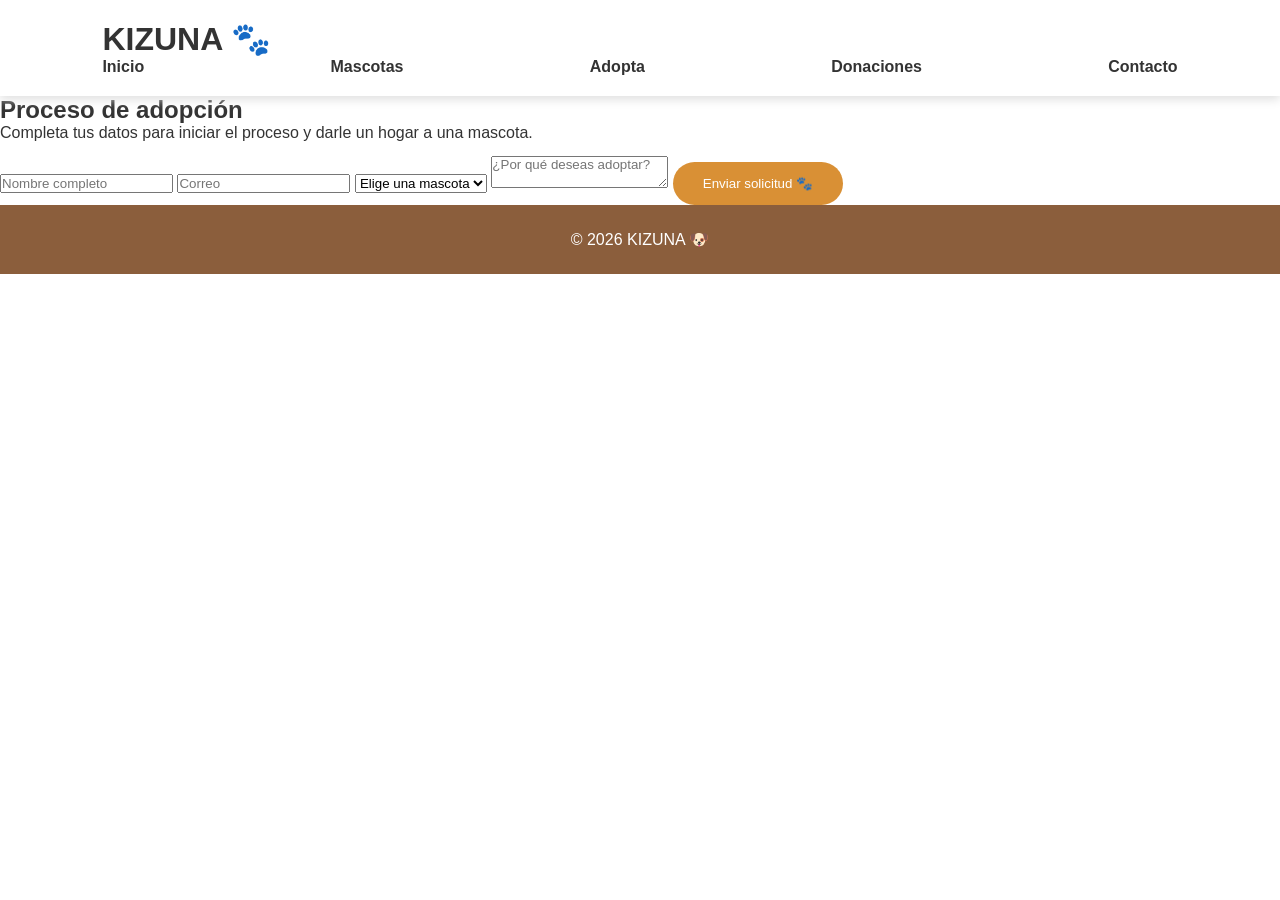
==== adopta.html @ a02f40b3 "Mejora de paginas y estructura web" ====
<!DOCTYPE html>
<html lang="es">
<head>
<meta charset="UTF-8">
<meta name="viewport" content="width=device-width, initial-scale=1.0">
<title>KIZUNA | Adopta</title>
<link rel="stylesheet" href="css/style.css">
</head>


<body>

<header>

<h1>KIZUNA 🐾</h1>

<nav>
<a href="index.html">Inicio</a>
<a href="mascotas.html">Mascotas</a>
<a href="adopta.html">Adopta</a>
<a href="donaciones.html">Donaciones</a>
<a href="contacto.html">Contacto</a>
</nav>

</header>


<main>

<h2>Proceso de adopción</h2>

<p>
Completa tus datos para iniciar el proceso y darle un hogar a una mascota.
</p>


<form>

<input type="text" placeholder="Nombre completo">

<input type="email" placeholder="Correo">

<select>
<option>Elige una mascota</option>
<option>Max</option>
<option>Luna</option>
<option>Rocky</option>
</select>


<textarea placeholder="¿Por qué deseas adoptar?"></textarea>


<button class="btn-adoptar">
Enviar solicitud 🐾
</button>


</form>

</main>


<footer>
© 2026 KIZUNA 🐶
</footer>


<script src="js/script.js"></script>

</body>
</html>
---- css/style.css ----
*{
    margin:0;
    padding:0;
    box-sizing:border-box;
    font-family:Arial, sans-serif;
}


html{
    scroll-behavior:smooth;
}


body{
    color:#333;
    background:#fff;
}



header{

    background:#ffffff;
    padding:20px 8%;
    box-shadow:0 3px 10px #ddd;

    position:sticky;
    top:0;
    z-index:10;

}



nav{

    display:flex;
    justify-content:space-between;
    align-items:center;

}



nav h1{

    color:#8b5e3c;
    font-size:30px;

}



ul{

    display:flex;
    gap:25px;
    list-style:none;

}



a{

    text-decoration:none;
    color:#333;
    font-weight:bold;

}



.inicio{

height:80vh;

background:
linear-gradient(
rgba(0,0,0,.4),
rgba(0,0,0,.4)
),
url("img/fondo.jpg");

background-size:cover;
background-position:center;

display:flex;
align-items:center;
padding:10%;

color:white;

}



.texto-inicio{

max-width:500px;

}



.texto-inicio h2{

font-size:45px;
margin-bottom:20px;

}



.boton,
button{

background:#d99035;
color:white;

padding:14px 30px;

border:none;
border-radius:30px;

cursor:pointer;

margin-top:20px;

}



section{

padding:70px 10%;
text-align:center;

}



.cards{

display:flex;
justify-content:center;
gap:30px;
margin-top:40px;

}



.card{

background:white;
width:280px;

padding:20px;

border-radius:20px;

box-shadow:0 5px 20px #ddd;

}



.card img{

width:100%;
height:220px;
object-fit:cover;

border-radius:15px;

}



.adopta{

background:#fff5e6;

}



.donaciones{

background:#fff8ef;

}



.donacion-container{

display:flex;
justify-content:center;
gap:30px;

margin-top:40px;

}



.donacion-card{

background:white;

width:280px;

padding:30px;

border-radius:20px;

box-shadow:0 5px 15px #ddd;

transition:.3s;

}



.donacion-card:hover{

transform:translateY(-10px);

}



.donar{

font-size:18px;

}



footer{

background:#8b5e3c;

color:white;

padding:25px;

text-align:center;

}
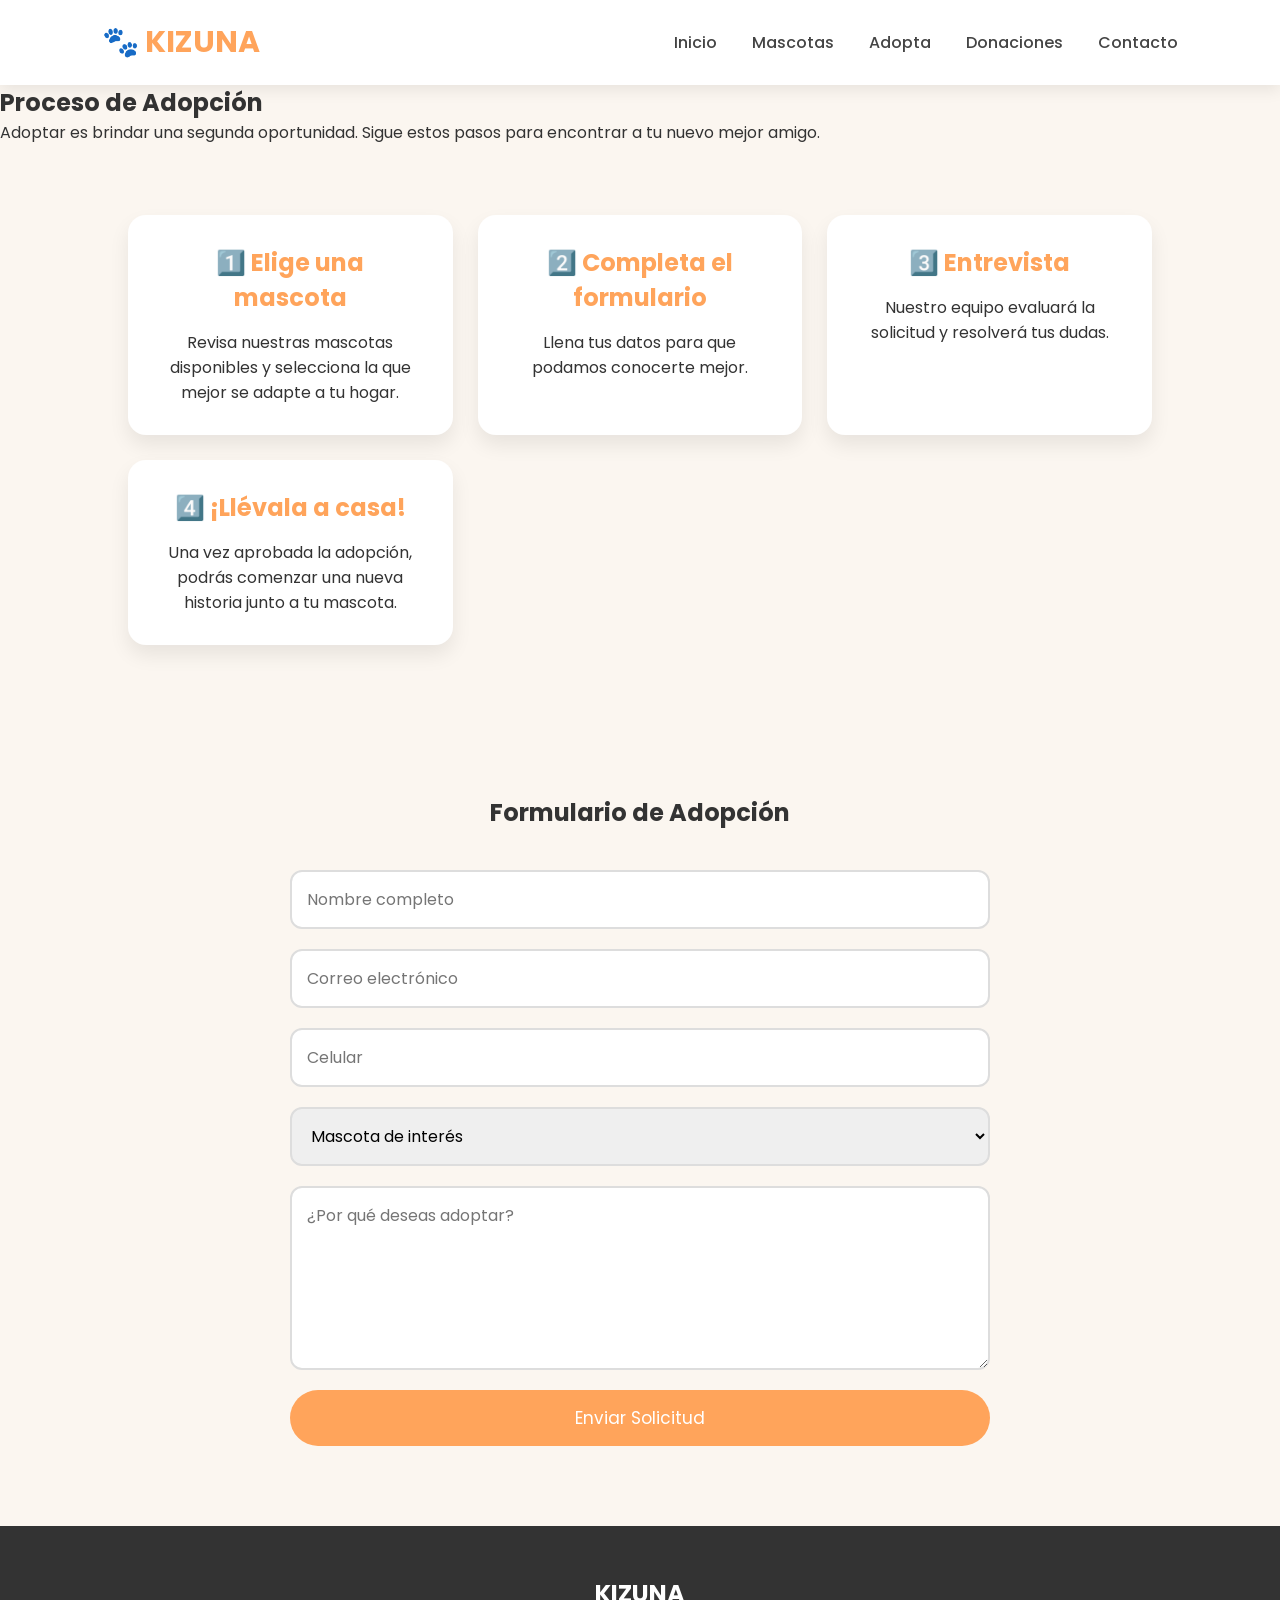
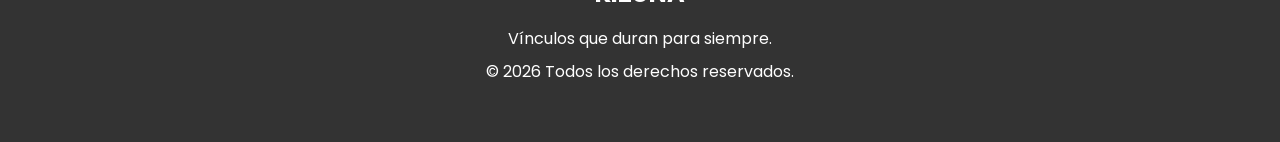
==== commit b8aa7fcf: "Avance proyecto KIZUNA" ====
--- a/adopta.html
+++ b/adopta.html
@@ -1,72 +1,129 @@
 <!DOCTYPE html>
 <html lang="es">
+
 <head>
-<meta charset="UTF-8">
-<meta name="viewport" content="width=device-width, initial-scale=1.0">
-<title>KIZUNA | Adopta</title>
-<link rel="stylesheet" href="css/style.css">
+
+    <meta charset="UTF-8">
+    <meta name="viewport" content="width=device-width, initial-scale=1.0">
+
+    <title>Adopta | KIZUNA</title>
+
+    <link rel="stylesheet" href="css/style.css">
+
+    <link rel="preconnect" href="https://fonts.googleapis.com">
+
+    <link href="https://fonts.googleapis.com/css2?family=Poppins:wght@300;400;500;600;700&display=swap" rel="stylesheet">
+
 </head>
-
 
 <body>
 
 <header>
 
-<h1>KIZUNA 🐾</h1>
+<nav class="navbar">
 
-<nav>
-<a href="index.html">Inicio</a>
-<a href="mascotas.html">Mascotas</a>
-<a href="adopta.html">Adopta</a>
-<a href="donaciones.html">Donaciones</a>
-<a href="contacto.html">Contacto</a>
+<h2 class="logo">🐾 KIZUNA</h2>
+
+<ul>
+
+<li><a href="index.html">Inicio</a></li>
+
+<li><a href="mascotas.html">Mascotas</a></li>
+
+<li><a href="adopta.html">Adopta</a></li>
+
+<li><a href="donaciones.html">Donaciones</a></li>
+
+<li><a href="contacto.html">Contacto</a></li>
+
+</ul>
+
 </nav>
 
 </header>
 
+<section class="titulo-pagina">
 
-<main>
-
-<h2>Proceso de adopción</h2>
+<h1>Proceso de Adopción</h1>
 
 <p>
-Completa tus datos para iniciar el proceso y darle un hogar a una mascota.
+Adoptar es brindar una segunda oportunidad. Sigue estos pasos para encontrar a tu nuevo mejor amigo.
 </p>
 
+</section>
+
+<section class="pasos">
+
+<div class="paso">
+<h2>1️⃣ Elige una mascota</h2>
+<p>Revisa nuestras mascotas disponibles y selecciona la que mejor se adapte a tu hogar.</p>
+</div>
+
+<div class="paso">
+<h2>2️⃣ Completa el formulario</h2>
+<p>Llena tus datos para que podamos conocerte mejor.</p>
+</div>
+
+<div class="paso">
+<h2>3️⃣ Entrevista</h2>
+<p>Nuestro equipo evaluará la solicitud y resolverá tus dudas.</p>
+</div>
+
+<div class="paso">
+<h2>4️⃣ ¡Llévala a casa!</h2>
+<p>Una vez aprobada la adopción, podrás comenzar una nueva historia junto a tu mascota.</p>
+</div>
+
+</section>
+
+<section class="formulario">
+
+<h2>Formulario de Adopción</h2>
 
 <form>
 
-<input type="text" placeholder="Nombre completo">
+<input type="text" placeholder="Nombre completo" required>
 
-<input type="email" placeholder="Correo">
+<input type="email" placeholder="Correo electrónico" required>
 
-<select>
-<option>Elige una mascota</option>
+<input type="tel" placeholder="Celular" required>
+
+<select required>
+
+<option value="">Mascota de interés</option>
+
 <option>Max</option>
+
 <option>Luna</option>
-<option>Rocky</option>
+
+<option>Toby</option>
+
 </select>
 
+<textarea placeholder="¿Por qué deseas adoptar?" rows="6"></textarea>
 
-<textarea placeholder="¿Por qué deseas adoptar?"></textarea>
+<button type="submit" class="btn">
 
+Enviar Solicitud
 
-<button class="btn-adoptar">
-Enviar solicitud 🐾
 </button>
-
 
 </form>
 
-</main>
-
+</section>
 
 <footer>
-© 2026 KIZUNA 🐶
+
+<h2>KIZUNA</h2>
+
+<p>Vínculos que duran para siempre.</p>
+
+<p>© 2026 Todos los derechos reservados.</p>
+
 </footer>
-
 
 <script src="js/script.js"></script>
 
 </body>
+
 </html>
--- a/css/style.css
+++ b/css/style.css
@@ -1,253 +1,691 @@
+/* ===========================
+   PALETA DE COLORES
+=========================== */
+
+:root{
+    --naranja:#FFA45B;
+    --amarillo:#FFDA77;
+    --crema:#FBF6F0;
+    --celeste:#AEE6E6;
+    --texto:#333;
+    --blanco:#ffffff;
+}
+
+/* ===========================
+   GENERAL
+=========================== */
+
 *{
     margin:0;
     padding:0;
     box-sizing:border-box;
-    font-family:Arial, sans-serif;
-}
-
-
-html{
-    scroll-behavior:smooth;
-}
-
+    font-family:'Poppins',sans-serif;
+}
 
 body{
-    color:#333;
-    background:#fff;
-}
-
-
-
-header{
-
-    background:#ffffff;
-    padding:20px 8%;
-    box-shadow:0 3px 10px #ddd;
-
-    position:sticky;
-    top:0;
-    z-index:10;
-
-}
-
-
-
-nav{
+    background:var(--crema);
+    color:var(--texto);
+}
+
+a{
+    text-decoration:none;
+}
+
+ul{
+    list-style:none;
+}
+
+/* ===========================
+   NAVBAR
+=========================== */
+
+.navbar{
 
     display:flex;
     justify-content:space-between;
     align-items:center;
 
-}
-
-
-
-nav h1{
-
-    color:#8b5e3c;
+    padding:20px 8%;
+
+    background:white;
+
+    position:sticky;
+    top:0;
+    z-index:1000;
+
+    box-shadow:0 5px 15px rgba(0,0,0,.08);
+
+}
+
+.logo{
+
+    color:var(--naranja);
     font-size:30px;
-
-}
-
-
-
-ul{
+    font-weight:bold;
+
+}
+
+.navbar ul{
 
     display:flex;
-    gap:25px;
-    list-style:none;
-
-}
-
-
-
-a{
-
-    text-decoration:none;
+    gap:35px;
+
+}
+
+.navbar a{
+
+    color:#444;
+    font-weight:500;
+    transition:.3s;
+
+}
+
+.navbar a:hover{
+
+    color:var(--naranja);
+
+}
+
+/* ===========================
+   HERO
+=========================== */
+
+.hero{
+
+    display:flex;
+    justify-content:space-between;
+    align-items:center;
+
+    padding:80px 8%;
+
+}
+
+.hero-text{
+
+    width:50%;
+
+}
+
+.hero-text h1{
+
+    font-size:55px;
+    margin-bottom:20px;
+
+}
+
+.hero-text p{
+
+    font-size:18px;
+    line-height:30px;
+    margin-bottom:35px;
+
+}
+
+.hero-img{
+
+    width:45%;
+
+}
+
+.hero-img img{
+
+    width:100%;
+
+}
+
+.btn{
+
+    background:var(--naranja);
+    color:white;
+
+    padding:15px 35px;
+
+    border-radius:40px;
+
+    transition:.3s;
+
+}
+
+.btn:hover{
+
+    background:#ff8e38;
+
+}
+
+/* ===========================
+   MASCOTAS
+=========================== */
+
+.destacados{
+
+    padding:80px 8%;
+
+}
+
+.destacados h2{
+
+    text-align:center;
+    margin-bottom:50px;
+    font-size:38px;
+
+}
+
+.cards{
+
+    display:flex;
+    gap:30px;
+
+}
+
+.card{
+
+    background:white;
+
+    border-radius:20px;
+
+    overflow:hidden;
+
+    box-shadow:0 10px 25px rgba(0,0,0,.08);
+
+    transition:.3s;
+
+    flex:1;
+
+}
+
+.card:hover{
+
+    transform:translateY(-10px);
+
+}
+
+.card img{
+
+    width:100%;
+    height:250px;
+    object-fit:cover;
+
+}
+
+.card h3{
+
+    margin-top:20px;
+    text-align:center;
+
+}
+
+.card p{
+
+    padding:10px 25px;
+    text-align:center;
+
+}
+
+.btn-card{
+
+    display:block;
+
+    width:160px;
+
+    margin:20px auto 30px;
+
+    background:var(--celeste);
+
     color:#333;
-    font-weight:bold;
-
-}
-
-
-
-.inicio{
-
-height:80vh;
-
-background:
-linear-gradient(
-rgba(0,0,0,.4),
-rgba(0,0,0,.4)
-),
-url("img/fondo.jpg");
-
-background-size:cover;
-background-position:center;
+
+    text-align:center;
+
+    padding:12px;
+
+    border-radius:30px;
+
+    font-weight:600;
+
+}
+
+.btn-card:hover{
+
+    background:var(--naranja);
+    color:white;
+
+}
+
+/* ===========================
+   BENEFICIOS
+=========================== */
+
+.beneficios{
+
+    padding:80px 8%;
+
+}
+
+.beneficios h2{
+
+    text-align:center;
+    margin-bottom:45px;
+
+}
+
+.contenedor-beneficios{
+
+    display:flex;
+    gap:30px;
+
+}
+
+.beneficio{
+
+    background:white;
+
+    flex:1;
+
+    border-radius:20px;
+
+    padding:40px;
+
+    text-align:center;
+
+    box-shadow:0 10px 20px rgba(0,0,0,.08);
+
+}
+
+.beneficio i{
+
+    font-size:55px;
+
+    color:var(--naranja);
+
+    margin-bottom:20px;
+
+}
+
+.beneficio h3{
+
+    margin-bottom:15px;
+
+}
+
+/* ===========================
+   FOOTER
+=========================== */
+
+footer{
+
+    background:#333;
+
+    color:white;
+
+    text-align:center;
+
+    padding:50px;
+
+}
+
+footer h2{
+
+    margin-bottom:15px;
+
+}
+
+footer p{
+
+    margin:8px;
+
+}
+
+.redes{
+
+    margin-top:20px;
+
+}
+
+.redes i{
+
+    font-size:25px;
+
+    margin:10px;
+
+    cursor:pointer;
+
+}
+
+.redes i:hover{
+
+    color:var(--amarillo);
+
+}
+
+/* ===========================
+   RESPONSIVE
+=========================== */
+
+@media(max-width:900px){
+
+.hero{
+
+flex-direction:column;
+
+}
+
+.hero-text{
+
+width:100%;
+text-align:center;
+
+}
+
+.hero-img{
+
+width:90%;
+margin-top:40px;
+
+}
+
+.cards{
+
+flex-direction:column;
+
+}
+
+.contenedor-beneficios{
+
+flex-direction:column;
+
+}
+
+.navbar{
+
+flex-direction:column;
+gap:20px;
+
+}
+
+.navbar ul{
+
+flex-direction:column;
+text-align:center;
+
+}
+
+}
+
+/*=========================
+PROCESO DE ADOPCIÓN
+=========================*/
+
+.pasos{
+
+padding:70px 10%;
+
+display:grid;
+
+grid-template-columns:repeat(auto-fit,minmax(250px,1fr));
+
+gap:25px;
+
+}
+
+.paso{
+
+background:white;
+
+padding:30px;
+
+border-radius:18px;
+
+box-shadow:0 10px 20px rgba(0,0,0,.08);
+
+text-align:center;
+
+}
+
+.paso h2{
+
+color:var(--naranja);
+
+margin-bottom:15px;
+
+}
+
+/*=========================
+FORMULARIO
+=========================*/
+
+.formulario{
+
+padding:80px 10%;
+
+}
+
+.formulario h2{
+
+text-align:center;
+
+margin-bottom:40px;
+
+}
+
+form{
+
+max-width:700px;
+
+margin:auto;
 
 display:flex;
-align-items:center;
-padding:10%;
-
-color:white;
-
-}
-
-
-
-.texto-inicio{
-
-max-width:500px;
-
-}
-
-
-
-.texto-inicio h2{
-
-font-size:45px;
+
+flex-direction:column;
+
+gap:20px;
+
+}
+
+form input,
+form select,
+form textarea{
+
+padding:15px;
+
+border:2px solid #ddd;
+
+border-radius:12px;
+
+font-size:16px;
+
+outline:none;
+
+}
+
+form input:focus,
+form select:focus,
+form textarea:focus{
+
+border-color:var(--naranja);
+
+}
+
+form button{
+
+border:none;
+
+cursor:pointer;
+
+font-size:17px;
+
+}
+
+/*=========================
+DONACIONES
+=========================*/
+
+.donaciones{
+
+padding:70px 10%;
+
+display:grid;
+
+grid-template-columns:repeat(auto-fit,minmax(280px,1fr));
+
+gap:30px;
+
+}
+
+.donacion-card{
+
+background:white;
+
+padding:35px;
+
+border-radius:20px;
+
+box-shadow:0 10px 20px rgba(0,0,0,.08);
+
+text-align:center;
+
+transition:.3s;
+
+}
+
+.donacion-card:hover{
+
+transform:translateY(-8px);
+
+}
+
+.donacion-card h2{
+
+color:var(--naranja);
+
 margin-bottom:20px;
 
 }
 
-
-
-.boton,
-button{
-
-background:#d99035;
-color:white;
-
-padding:14px 30px;
-
-border:none;
-border-radius:30px;
-
-cursor:pointer;
-
-margin-top:20px;
-
-}
-
-
-
-section{
+.donacion-card p{
+
+margin-bottom:25px;
+
+line-height:28px;
+
+}
+
+.datos-donacion{
 
 padding:70px 10%;
+
 text-align:center;
 
 }
 
-
-
-.cards{
+.datos-donacion h2{
+
+margin-bottom:25px;
+
+color:var(--naranja);
+
+}
+
+.datos-donacion p{
+
+font-size:18px;
+
+margin:15px 0;
+
+}
+
+/*=========================
+CONTACTO
+=========================*/
+
+.contacto{
+
+padding:80px 10%;
+
+display:grid;
+
+grid-template-columns:1fr 1fr;
+
+gap:40px;
+
+}
+
+.info-contacto{
+
+background:white;
+
+padding:40px;
+
+border-radius:20px;
+
+box-shadow:0 10px 20px rgba(0,0,0,.08);
+
+}
+
+.info-contacto h2{
+
+color:var(--naranja);
+
+margin-bottom:25px;
+
+}
+
+.info-contacto p{
+
+margin:18px 0;
+
+font-size:17px;
+
+}
+
+.form-contacto{
+
+background:white;
+
+padding:40px;
+
+border-radius:20px;
+
+box-shadow:0 10px 20px rgba(0,0,0,.08);
+
+}
+
+.form-contacto form{
 
 display:flex;
-justify-content:center;
-gap:30px;
-margin-top:40px;
-
-}
-
-
-
-.card{
-
-background:white;
-width:280px;
-
-padding:20px;
-
-border-radius:20px;
-
-box-shadow:0 5px 20px #ddd;
-
-}
-
-
-
-.card img{
-
-width:100%;
-height:220px;
-object-fit:cover;
-
-border-radius:15px;
-
-}
-
-
-
-.adopta{
-
-background:#fff5e6;
-
-}
-
-
-
-.donaciones{
-
-background:#fff8ef;
-
-}
-
-
-
-.donacion-container{
-
-display:flex;
-justify-content:center;
-gap:30px;
-
-margin-top:40px;
-
-}
-
-
-
-.donacion-card{
-
-background:white;
-
-width:280px;
-
-padding:30px;
-
-border-radius:20px;
-
-box-shadow:0 5px 15px #ddd;
-
-transition:.3s;
-
-}
-
-
-
-.donacion-card:hover{
-
-transform:translateY(-10px);
-
-}
-
-
-
-.donar{
-
-font-size:18px;
-
-}
-
-
-
-footer{
-
-background:#8b5e3c;
-
-color:white;
-
-padding:25px;
-
-text-align:center;
+
+flex-direction:column;
+
+gap:20px;
+
+}
+
+.form-contacto input,
+.form-contacto textarea{
+
+padding:15px;
+
+border:2px solid #ddd;
+
+border-radius:10px;
+
+font-size:16px;
+
+outline:none;
+
+}
+
+.form-contacto input:focus,
+.form-contacto textarea:focus{
+
+border-color:var(--naranja);
+
+}
+
+@media(max-width:900px){
+
+.contacto{
+
+grid-template-columns:1fr;
+
+}
 
 }
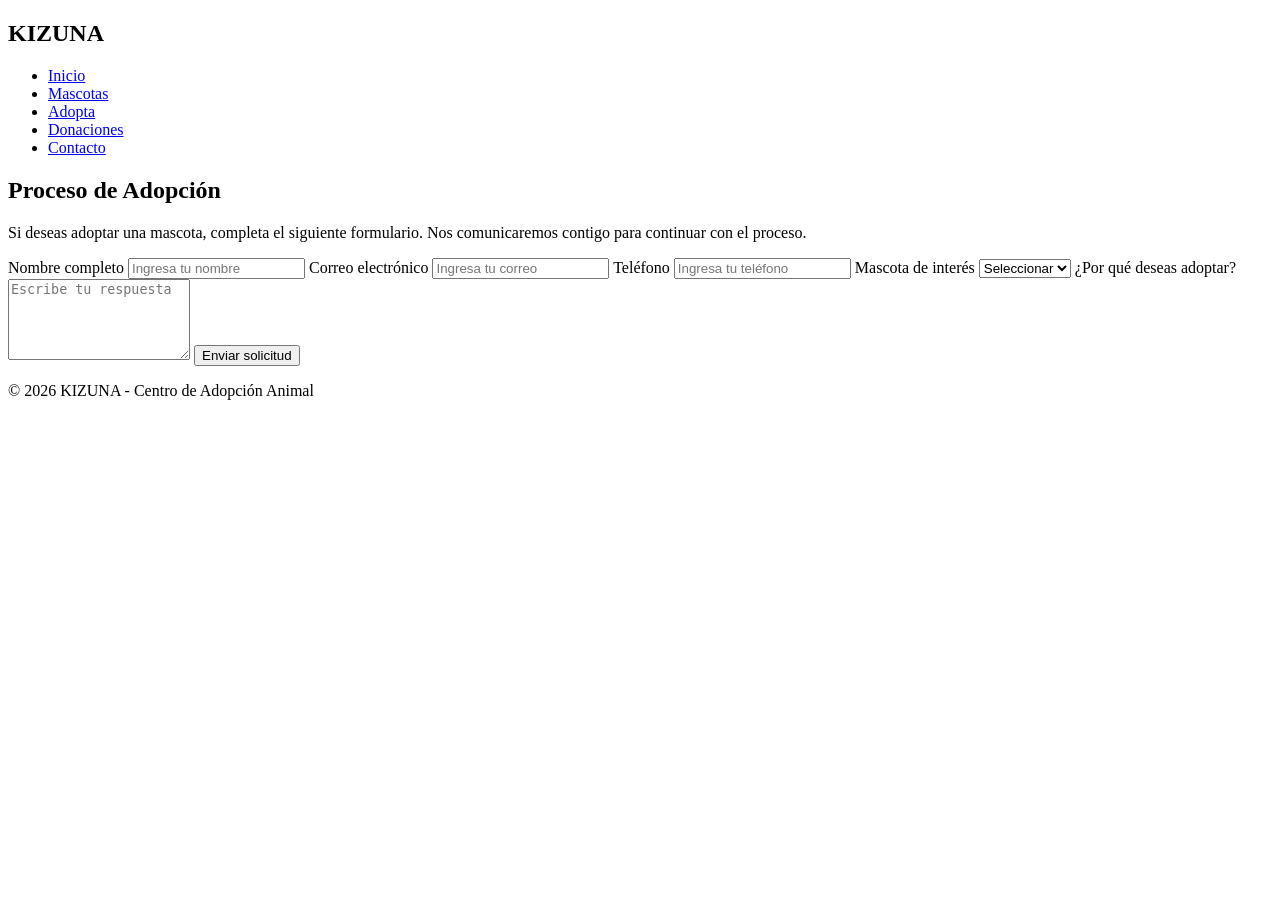
==== commit 5a3eae03: "Actualizo estructura PA4 y diseño web" ====
--- a/adopta.html
+++ b/adopta.html
@@ -2,128 +2,80 @@
 <html lang="es">
 
 <head>
-
     <meta charset="UTF-8">
     <meta name="viewport" content="width=device-width, initial-scale=1.0">
-
-    <title>Adopta | KIZUNA</title>
-
-    <link rel="stylesheet" href="css/style.css">
-
-    <link rel="preconnect" href="https://fonts.googleapis.com">
-
-    <link href="https://fonts.googleapis.com/css2?family=Poppins:wght@300;400;500;600;700&display=swap" rel="stylesheet">
-
+    <title>KIZUNA | Adopta</title>
+    <link rel="stylesheet" href="style.css">
 </head>
 
 <body>
 
 <header>
+    <nav class="navbar">
+        <h1>KIZUNA</h1>
 
-<nav class="navbar">
-
-<h2 class="logo">🐾 KIZUNA</h2>
-
-<ul>
-
-<li><a href="index.html">Inicio</a></li>
-
-<li><a href="mascotas.html">Mascotas</a></li>
-
-<li><a href="adopta.html">Adopta</a></li>
-
-<li><a href="donaciones.html">Donaciones</a></li>
-
-<li><a href="contacto.html">Contacto</a></li>
-
-</ul>
-
-</nav>
-
+        <ul>
+            <li><a href="index.html">Inicio</a></li>
+            <li><a href="mascotas.html">Mascotas</a></li>
+            <li><a href="adopta.html">Adopta</a></li>
+            <li><a href="donaciones.html">Donaciones</a></li>
+            <li><a href="contacto.html">Contacto</a></li>
+        </ul>
+    </nav>
 </header>
 
-<section class="titulo-pagina">
+<main>
 
-<h1>Proceso de Adopción</h1>
+<section class="pagina">
 
-<p>
-Adoptar es brindar una segunda oportunidad. Sigue estos pasos para encontrar a tu nuevo mejor amigo.
-</p>
+    <h2>Proceso de Adopción</h2>
+
+    <p>
+        Si deseas adoptar una mascota, completa el siguiente formulario.
+        Nos comunicaremos contigo para continuar con el proceso.
+    </p>
+
+    <form class="formulario">
+
+        <label>Nombre completo</label>
+        <input type="text" placeholder="Ingresa tu nombre">
+
+        <label>Correo electrónico</label>
+        <input type="email" placeholder="Ingresa tu correo">
+
+        <label>Teléfono</label>
+        <input type="tel" placeholder="Ingresa tu teléfono">
+
+        <label>Mascota de interés</label>
+        <select>
+            <option>Seleccionar</option>
+            <option>Max</option>
+            <option>Luna</option>
+            <option>Toby</option>
+        </select>
+
+        <label>¿Por qué deseas adoptar?</label>
+        <textarea rows="5" placeholder="Escribe tu respuesta"></textarea>
+
+        <button type="submit" class="btn">
+            Enviar solicitud
+        </button>
+
+    </form>
 
 </section>
 
-<section class="pasos">
-
-<div class="paso">
-<h2>1️⃣ Elige una mascota</h2>
-<p>Revisa nuestras mascotas disponibles y selecciona la que mejor se adapte a tu hogar.</p>
-</div>
-
-<div class="paso">
-<h2>2️⃣ Completa el formulario</h2>
-<p>Llena tus datos para que podamos conocerte mejor.</p>
-</div>
-
-<div class="paso">
-<h2>3️⃣ Entrevista</h2>
-<p>Nuestro equipo evaluará la solicitud y resolverá tus dudas.</p>
-</div>
-
-<div class="paso">
-<h2>4️⃣ ¡Llévala a casa!</h2>
-<p>Una vez aprobada la adopción, podrás comenzar una nueva historia junto a tu mascota.</p>
-</div>
-
-</section>
-
-<section class="formulario">
-
-<h2>Formulario de Adopción</h2>
-
-<form>
-
-<input type="text" placeholder="Nombre completo" required>
-
-<input type="email" placeholder="Correo electrónico" required>
-
-<input type="tel" placeholder="Celular" required>
-
-<select required>
-
-<option value="">Mascota de interés</option>
-
-<option>Max</option>
-
-<option>Luna</option>
-
-<option>Toby</option>
-
-</select>
-
-<textarea placeholder="¿Por qué deseas adoptar?" rows="6"></textarea>
-
-<button type="submit" class="btn">
-
-Enviar Solicitud
-
-</button>
-
-</form>
-
-</section>
+</main>
 
 <footer>
 
-<h2>KIZUNA</h2>
-
-<p>Vínculos que duran para siempre.</p>
-
-<p>© 2026 Todos los derechos reservados.</p>
+<p>
+© 2026 KIZUNA - Centro de Adopción Animal
+</p>
 
 </footer>
 
 <script src="js/script.js"></script>
 
 </body>
-
 </html>
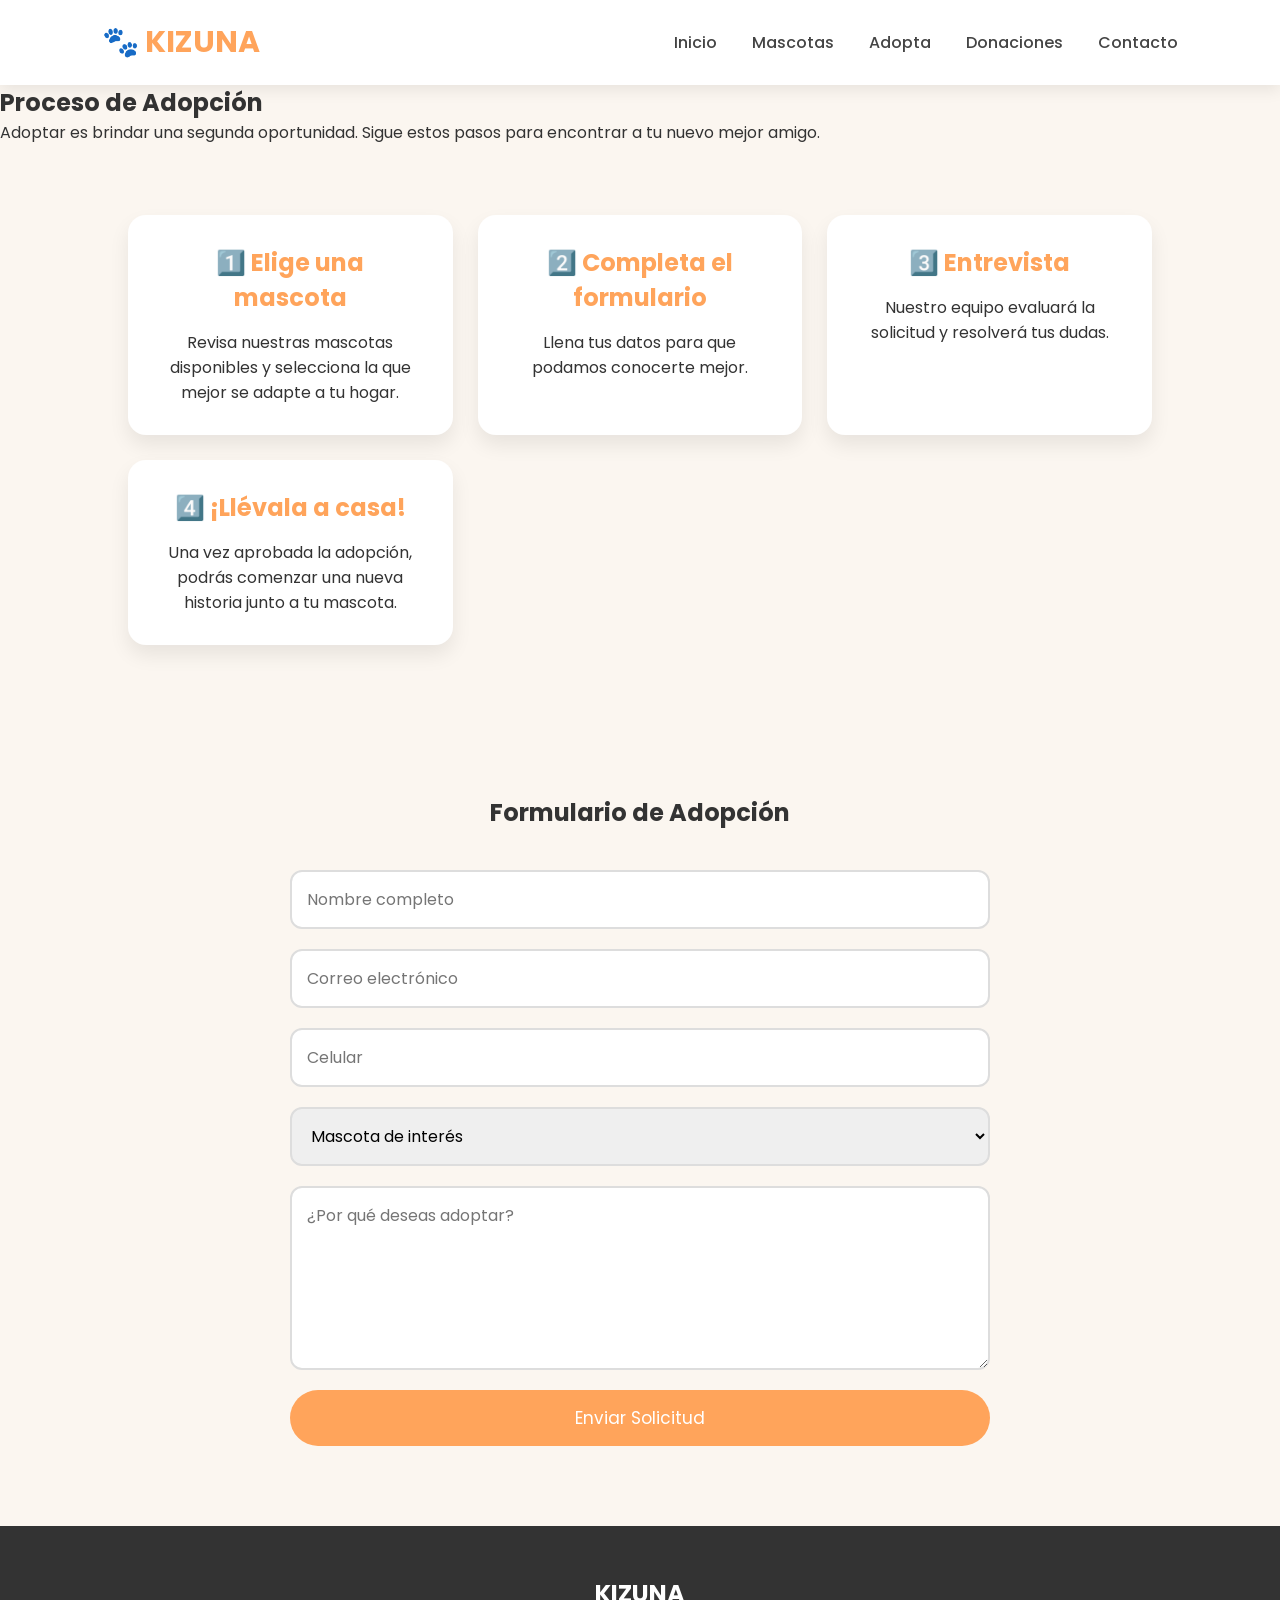
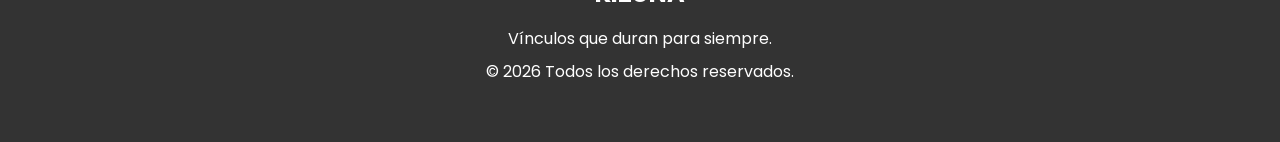
==== commit 3288d8e4: "Actualización Evaluación Integral" ====
--- a/adopta.html
+++ b/adopta.html
@@ -2,80 +2,128 @@
 <html lang="es">
 
 <head>
+
     <meta charset="UTF-8">
     <meta name="viewport" content="width=device-width, initial-scale=1.0">
-    <title>KIZUNA | Adopta</title>
-    <link rel="stylesheet" href="style.css">
+
+    <title>Adopta | KIZUNA</title>
+
+    <link rel="stylesheet" href="css/style.css">
+
+    <link rel="preconnect" href="https://fonts.googleapis.com">
+
+    <link href="https://fonts.googleapis.com/css2?family=Poppins:wght@300;400;500;600;700&display=swap" rel="stylesheet">
+
 </head>
 
 <body>
 
 <header>
-    <nav class="navbar">
-        <h1>KIZUNA</h1>
 
-        <ul>
-            <li><a href="index.html">Inicio</a></li>
-            <li><a href="mascotas.html">Mascotas</a></li>
-            <li><a href="adopta.html">Adopta</a></li>
-            <li><a href="donaciones.html">Donaciones</a></li>
-            <li><a href="contacto.html">Contacto</a></li>
-        </ul>
-    </nav>
+<nav class="navbar">
+
+<h2 class="logo">🐾 KIZUNA</h2>
+
+<ul>
+
+<li><a href="index.html">Inicio</a></li>
+
+<li><a href="mascotas.html">Mascotas</a></li>
+
+<li><a href="adopta.html">Adopta</a></li>
+
+<li><a href="donaciones.html">Donaciones</a></li>
+
+<li><a href="contacto.html">Contacto</a></li>
+
+</ul>
+
+</nav>
+
 </header>
 
-<main>
+<section class="titulo-pagina">
 
-<section class="pagina">
+<h1>Proceso de Adopción</h1>
 
-    <h2>Proceso de Adopción</h2>
-
-    <p>
-        Si deseas adoptar una mascota, completa el siguiente formulario.
-        Nos comunicaremos contigo para continuar con el proceso.
-    </p>
-
-    <form class="formulario">
-
-        <label>Nombre completo</label>
-        <input type="text" placeholder="Ingresa tu nombre">
-
-        <label>Correo electrónico</label>
-        <input type="email" placeholder="Ingresa tu correo">
-
-        <label>Teléfono</label>
-        <input type="tel" placeholder="Ingresa tu teléfono">
-
-        <label>Mascota de interés</label>
-        <select>
-            <option>Seleccionar</option>
-            <option>Max</option>
-            <option>Luna</option>
-            <option>Toby</option>
-        </select>
-
-        <label>¿Por qué deseas adoptar?</label>
-        <textarea rows="5" placeholder="Escribe tu respuesta"></textarea>
-
-        <button type="submit" class="btn">
-            Enviar solicitud
-        </button>
-
-    </form>
+<p>
+Adoptar es brindar una segunda oportunidad. Sigue estos pasos para encontrar a tu nuevo mejor amigo.
+</p>
 
 </section>
 
-</main>
+<section class="pasos">
+
+<div class="paso">
+<h2>1️⃣ Elige una mascota</h2>
+<p>Revisa nuestras mascotas disponibles y selecciona la que mejor se adapte a tu hogar.</p>
+</div>
+
+<div class="paso">
+<h2>2️⃣ Completa el formulario</h2>
+<p>Llena tus datos para que podamos conocerte mejor.</p>
+</div>
+
+<div class="paso">
+<h2>3️⃣ Entrevista</h2>
+<p>Nuestro equipo evaluará la solicitud y resolverá tus dudas.</p>
+</div>
+
+<div class="paso">
+<h2>4️⃣ ¡Llévala a casa!</h2>
+<p>Una vez aprobada la adopción, podrás comenzar una nueva historia junto a tu mascota.</p>
+</div>
+
+</section>
+
+<section class="formulario">
+
+<h2>Formulario de Adopción</h2>
+
+<form>
+
+<input type="text" placeholder="Nombre completo" required>
+
+<input type="email" placeholder="Correo electrónico" required>
+
+<input type="tel" placeholder="Celular" required>
+
+<select required>
+
+<option value="">Mascota de interés</option>
+
+<option>Max</option>
+
+<option>Luna</option>
+
+<option>Toby</option>
+
+</select>
+
+<textarea placeholder="¿Por qué deseas adoptar?" rows="6"></textarea>
+
+<button type="submit" class="btn">
+
+Enviar Solicitud
+
+</button>
+
+</form>
+
+</section>
 
 <footer>
 
-<p>
-© 2026 KIZUNA - Centro de Adopción Animal
-</p>
+<h2>KIZUNA</h2>
+
+<p>Vínculos que duran para siempre.</p>
+
+<p>© 2026 Todos los derechos reservados.</p>
 
 </footer>
 
 <script src="js/script.js"></script>
 
 </body>
+
 </html>
--- a/css/style.css
+++ b/css/style.css
@@ -0,0 +1,691 @@
+/* ===========================
+   PALETA DE COLORES
+=========================== */
+
+:root{
+    --naranja:#FFA45B;
+    --amarillo:#FFDA77;
+    --crema:#FBF6F0;
+    --celeste:#AEE6E6;
+    --texto:#333;
+    --blanco:#ffffff;
+}
+
+/* ===========================
+   GENERAL
+=========================== */
+
+*{
+    margin:0;
+    padding:0;
+    box-sizing:border-box;
+    font-family:'Poppins',sans-serif;
+}
+
+body{
+    background:var(--crema);
+    color:var(--texto);
+}
+
+a{
+    text-decoration:none;
+}
+
+ul{
+    list-style:none;
+}
+
+/* ===========================
+   NAVBAR
+=========================== */
+
+.navbar{
+
+    display:flex;
+    justify-content:space-between;
+    align-items:center;
+
+    padding:20px 8%;
+
+    background:white;
+
+    position:sticky;
+    top:0;
+    z-index:1000;
+
+    box-shadow:0 5px 15px rgba(0,0,0,.08);
+
+}
+
+.logo{
+
+    color:var(--naranja);
+    font-size:30px;
+    font-weight:bold;
+
+}
+
+.navbar ul{
+
+    display:flex;
+    gap:35px;
+
+}
+
+.navbar a{
+
+    color:#444;
+    font-weight:500;
+    transition:.3s;
+
+}
+
+.navbar a:hover{
+
+    color:var(--naranja);
+
+}
+
+/* ===========================
+   HERO
+=========================== */
+
+.hero{
+
+    display:flex;
+    justify-content:space-between;
+    align-items:center;
+
+    padding:80px 8%;
+
+}
+
+.hero-text{
+
+    width:50%;
+
+}
+
+.hero-text h1{
+
+    font-size:55px;
+    margin-bottom:20px;
+
+}
+
+.hero-text p{
+
+    font-size:18px;
+    line-height:30px;
+    margin-bottom:35px;
+
+}
+
+.hero-img{
+
+    width:45%;
+
+}
+
+.hero-img img{
+
+    width:100%;
+
+}
+
+.btn{
+
+    background:var(--naranja);
+    color:white;
+
+    padding:15px 35px;
+
+    border-radius:40px;
+
+    transition:.3s;
+
+}
+
+.btn:hover{
+
+    background:#ff8e38;
+
+}
+
+/* ===========================
+   MASCOTAS
+=========================== */
+
+.destacados{
+
+    padding:80px 8%;
+
+}
+
+.destacados h2{
+
+    text-align:center;
+    margin-bottom:50px;
+    font-size:38px;
+
+}
+
+.cards{
+
+    display:flex;
+    gap:30px;
+
+}
+
+.card{
+
+    background:white;
+
+    border-radius:20px;
+
+    overflow:hidden;
+
+    box-shadow:0 10px 25px rgba(0,0,0,.08);
+
+    transition:.3s;
+
+    flex:1;
+
+}
+
+.card:hover{
+
+    transform:translateY(-10px);
+
+}
+
+.card img{
+
+    width:100%;
+    height:250px;
+    object-fit:cover;
+
+}
+
+.card h3{
+
+    margin-top:20px;
+    text-align:center;
+
+}
+
+.card p{
+
+    padding:10px 25px;
+    text-align:center;
+
+}
+
+.btn-card{
+
+    display:block;
+
+    width:160px;
+
+    margin:20px auto 30px;
+
+    background:var(--celeste);
+
+    color:#333;
+
+    text-align:center;
+
+    padding:12px;
+
+    border-radius:30px;
+
+    font-weight:600;
+
+}
+
+.btn-card:hover{
+
+    background:var(--naranja);
+    color:white;
+
+}
+
+/* ===========================
+   BENEFICIOS
+=========================== */
+
+.beneficios{
+
+    padding:80px 8%;
+
+}
+
+.beneficios h2{
+
+    text-align:center;
+    margin-bottom:45px;
+
+}
+
+.contenedor-beneficios{
+
+    display:flex;
+    gap:30px;
+
+}
+
+.beneficio{
+
+    background:white;
+
+    flex:1;
+
+    border-radius:20px;
+
+    padding:40px;
+
+    text-align:center;
+
+    box-shadow:0 10px 20px rgba(0,0,0,.08);
+
+}
+
+.beneficio i{
+
+    font-size:55px;
+
+    color:var(--naranja);
+
+    margin-bottom:20px;
+
+}
+
+.beneficio h3{
+
+    margin-bottom:15px;
+
+}
+
+/* ===========================
+   FOOTER
+=========================== */
+
+footer{
+
+    background:#333;
+
+    color:white;
+
+    text-align:center;
+
+    padding:50px;
+
+}
+
+footer h2{
+
+    margin-bottom:15px;
+
+}
+
+footer p{
+
+    margin:8px;
+
+}
+
+.redes{
+
+    margin-top:20px;
+
+}
+
+.redes i{
+
+    font-size:25px;
+
+    margin:10px;
+
+    cursor:pointer;
+
+}
+
+.redes i:hover{
+
+    color:var(--amarillo);
+
+}
+
+/* ===========================
+   RESPONSIVE
+=========================== */
+
+@media(max-width:900px){
+
+.hero{
+
+flex-direction:column;
+
+}
+
+.hero-text{
+
+width:100%;
+text-align:center;
+
+}
+
+.hero-img{
+
+width:90%;
+margin-top:40px;
+
+}
+
+.cards{
+
+flex-direction:column;
+
+}
+
+.contenedor-beneficios{
+
+flex-direction:column;
+
+}
+
+.navbar{
+
+flex-direction:column;
+gap:20px;
+
+}
+
+.navbar ul{
+
+flex-direction:column;
+text-align:center;
+
+}
+
+}
+
+/*=========================
+PROCESO DE ADOPCIÓN
+=========================*/
+
+.pasos{
+
+padding:70px 10%;
+
+display:grid;
+
+grid-template-columns:repeat(auto-fit,minmax(250px,1fr));
+
+gap:25px;
+
+}
+
+.paso{
+
+background:white;
+
+padding:30px;
+
+border-radius:18px;
+
+box-shadow:0 10px 20px rgba(0,0,0,.08);
+
+text-align:center;
+
+}
+
+.paso h2{
+
+color:var(--naranja);
+
+margin-bottom:15px;
+
+}
+
+/*=========================
+FORMULARIO
+=========================*/
+
+.formulario{
+
+padding:80px 10%;
+
+}
+
+.formulario h2{
+
+text-align:center;
+
+margin-bottom:40px;
+
+}
+
+form{
+
+max-width:700px;
+
+margin:auto;
+
+display:flex;
+
+flex-direction:column;
+
+gap:20px;
+
+}
+
+form input,
+form select,
+form textarea{
+
+padding:15px;
+
+border:2px solid #ddd;
+
+border-radius:12px;
+
+font-size:16px;
+
+outline:none;
+
+}
+
+form input:focus,
+form select:focus,
+form textarea:focus{
+
+border-color:var(--naranja);
+
+}
+
+form button{
+
+border:none;
+
+cursor:pointer;
+
+font-size:17px;
+
+}
+
+/*=========================
+DONACIONES
+=========================*/
+
+.donaciones{
+
+padding:70px 10%;
+
+display:grid;
+
+grid-template-columns:repeat(auto-fit,minmax(280px,1fr));
+
+gap:30px;
+
+}
+
+.donacion-card{
+
+background:white;
+
+padding:35px;
+
+border-radius:20px;
+
+box-shadow:0 10px 20px rgba(0,0,0,.08);
+
+text-align:center;
+
+transition:.3s;
+
+}
+
+.donacion-card:hover{
+
+transform:translateY(-8px);
+
+}
+
+.donacion-card h2{
+
+color:var(--naranja);
+
+margin-bottom:20px;
+
+}
+
+.donacion-card p{
+
+margin-bottom:25px;
+
+line-height:28px;
+
+}
+
+.datos-donacion{
+
+padding:70px 10%;
+
+text-align:center;
+
+}
+
+.datos-donacion h2{
+
+margin-bottom:25px;
+
+color:var(--naranja);
+
+}
+
+.datos-donacion p{
+
+font-size:18px;
+
+margin:15px 0;
+
+}
+
+/*=========================
+CONTACTO
+=========================*/
+
+.contacto{
+
+padding:80px 10%;
+
+display:grid;
+
+grid-template-columns:1fr 1fr;
+
+gap:40px;
+
+}
+
+.info-contacto{
+
+background:white;
+
+padding:40px;
+
+border-radius:20px;
+
+box-shadow:0 10px 20px rgba(0,0,0,.08);
+
+}
+
+.info-contacto h2{
+
+color:var(--naranja);
+
+margin-bottom:25px;
+
+}
+
+.info-contacto p{
+
+margin:18px 0;
+
+font-size:17px;
+
+}
+
+.form-contacto{
+
+background:white;
+
+padding:40px;
+
+border-radius:20px;
+
+box-shadow:0 10px 20px rgba(0,0,0,.08);
+
+}
+
+.form-contacto form{
+
+display:flex;
+
+flex-direction:column;
+
+gap:20px;
+
+}
+
+.form-contacto input,
+.form-contacto textarea{
+
+padding:15px;
+
+border:2px solid #ddd;
+
+border-radius:10px;
+
+font-size:16px;
+
+outline:none;
+
+}
+
+.form-contacto input:focus,
+.form-contacto textarea:focus{
+
+border-color:var(--naranja);
+
+}
+
+@media(max-width:900px){
+
+.contacto{
+
+grid-template-columns:1fr;
+
+}
+
+}
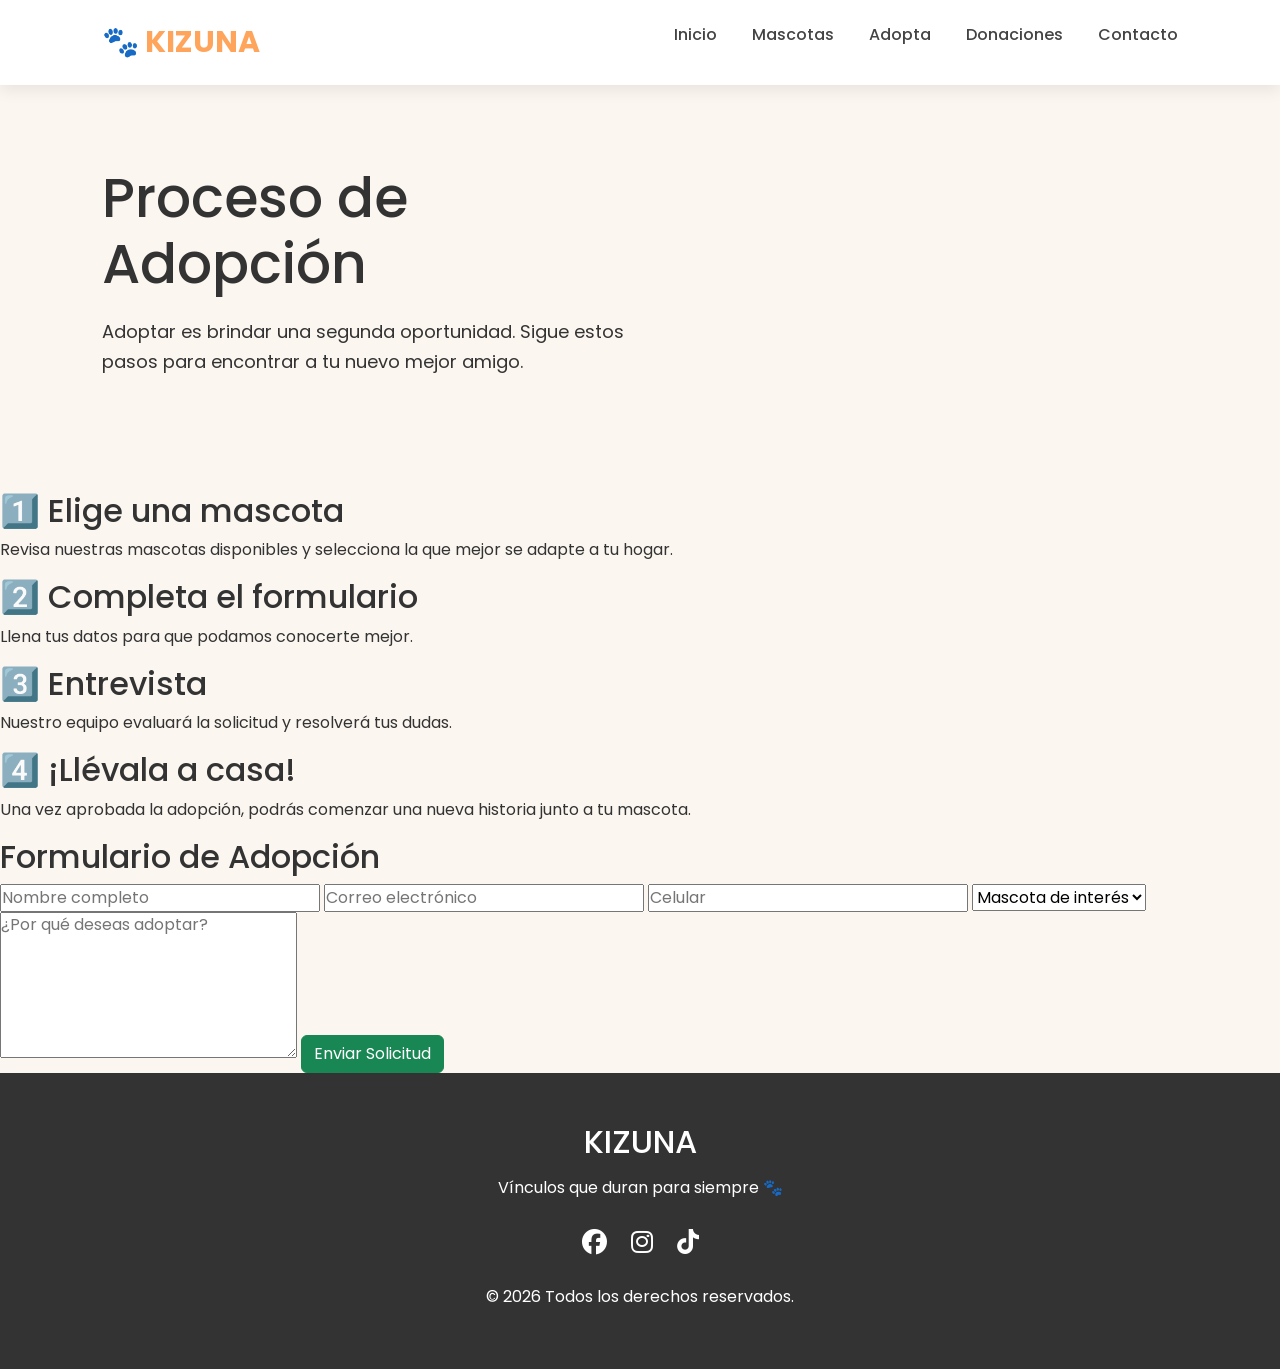
==== commit c6d05a71: "Actualización Evaluación Integral" ====
--- a/adopta.html
+++ b/adopta.html
@@ -3,26 +3,50 @@
 
 <head>
 
-    <meta charset="UTF-8">
-    <meta name="viewport" content="width=device-width, initial-scale=1.0">
-
-    <title>Adopta | KIZUNA</title>
-
-    <link rel="stylesheet" href="css/style.css">
-
-    <link rel="preconnect" href="https://fonts.googleapis.com">
-
-    <link href="https://fonts.googleapis.com/css2?family=Poppins:wght@300;400;500;600;700&display=swap" rel="stylesheet">
+<meta charset="UTF-8">
+<meta name="viewport" content="width=device-width, initial-scale=1.0">
+
+<title>Adopta | KIZUNA</title>
+
+
+<!-- Google Fonts -->
+<link href="https://fonts.googleapis.com/css2?family=Poppins:wght@300;400;500;600;700&display=swap" rel="stylesheet">
+
+
+<!-- Bootstrap -->
+<link href="https://cdn.jsdelivr.net/npm/bootstrap@5.3.7/dist/css/bootstrap.min.css" rel="stylesheet">
+
+
+<!-- Font Awesome -->
+<link rel="stylesheet" href="https://cdnjs.cloudflare.com/ajax/libs/font-awesome/6.5.2/css/all.min.css">
+
+
+<!-- AOS -->
+<link href="https://unpkg.com/aos@2.3.4/dist/aos.css" rel="stylesheet">
+
+
+<!-- CSS -->
+<link rel="stylesheet" href="css/style.css">
+
 
 </head>
 
+
+
 <body>
 
+
+
 <header>
 
 <nav class="navbar">
 
-<h2 class="logo">🐾 KIZUNA</h2>
+
+<div class="logo">
+🐾 KIZUNA
+</div>
+
+
 
 <ul>
 
@@ -38,92 +62,276 @@
 
 </ul>
 
+
+
 </nav>
 
 </header>
 
-<section class="titulo-pagina">
-
-<h1>Proceso de Adopción</h1>
-
-<p>
-Adoptar es brindar una segunda oportunidad. Sigue estos pasos para encontrar a tu nuevo mejor amigo.
-</p>
+
+
+
+
+
+<section class="hero" data-aos="fade-up">
+
+
+<div class="hero-text">
+
+
+<h1>
+Proceso de Adopción
+</h1>
+
+
+<p>
+Adoptar es brindar una segunda oportunidad.
+Sigue estos pasos para encontrar a tu nuevo mejor amigo.
+</p>
+
+
+</div>
+
 
 </section>
 
-<section class="pasos">
+
+
+
+
+
+<section class="pasos" data-aos="zoom-in">
+
 
 <div class="paso">
-<h2>1️⃣ Elige una mascota</h2>
-<p>Revisa nuestras mascotas disponibles y selecciona la que mejor se adapte a tu hogar.</p>
-</div>
+
+<h2>
+1️⃣ Elige una mascota
+</h2>
+
+<p>
+Revisa nuestras mascotas disponibles y selecciona la que mejor se adapte a tu hogar.
+</p>
+
+</div>
+
+
+
 
 <div class="paso">
-<h2>2️⃣ Completa el formulario</h2>
-<p>Llena tus datos para que podamos conocerte mejor.</p>
-</div>
+
+<h2>
+2️⃣ Completa el formulario
+</h2>
+
+<p>
+Llena tus datos para que podamos conocerte mejor.
+</p>
+
+</div>
+
+
+
 
 <div class="paso">
-<h2>3️⃣ Entrevista</h2>
-<p>Nuestro equipo evaluará la solicitud y resolverá tus dudas.</p>
-</div>
+
+<h2>
+3️⃣ Entrevista
+</h2>
+
+<p>
+Nuestro equipo evaluará la solicitud y resolverá tus dudas.
+</p>
+
+</div>
+
+
+
 
 <div class="paso">
-<h2>4️⃣ ¡Llévala a casa!</h2>
-<p>Una vez aprobada la adopción, podrás comenzar una nueva historia junto a tu mascota.</p>
-</div>
+
+<h2>
+4️⃣ ¡Llévala a casa!
+</h2>
+
+<p>
+Una vez aprobada la adopción, podrás comenzar una nueva historia junto a tu mascota.
+</p>
+
+</div>
+
+
 
 </section>
 
-<section class="formulario">
-
-<h2>Formulario de Adopción</h2>
+
+
+
+
+
+
+<section class="formulario" data-aos="fade-left">
+
+
+<h2>
+Formulario de Adopción
+</h2>
+
+
+
 
 <form>
 
-<input type="text" placeholder="Nombre completo" required>
-
-<input type="email" placeholder="Correo electrónico" required>
-
-<input type="tel" placeholder="Celular" required>
+
+
+<input 
+type="text" 
+placeholder="Nombre completo" 
+required>
+
+
+
+<input 
+type="email" 
+placeholder="Correo electrónico" 
+required>
+
+
+
+<input 
+type="tel" 
+placeholder="Celular" 
+required>
+
+
+
 
 <select required>
 
-<option value="">Mascota de interés</option>
-
-<option>Max</option>
-
-<option>Luna</option>
-
-<option>Toby</option>
+
+<option value="">
+Mascota de interés
+</option>
+
+
+<option>
+Max
+</option>
+
+
+<option>
+Luna
+</option>
+
+
+<option>
+Toby
+</option>
+
 
 </select>
 
-<textarea placeholder="¿Por qué deseas adoptar?" rows="6"></textarea>
-
-<button type="submit" class="btn">
+
+
+
+
+<textarea 
+placeholder="¿Por qué deseas adoptar?"
+rows="6">
+</textarea>
+
+
+
+
+
+<button 
+type="submit" 
+class="btn btn-success">
 
 Enviar Solicitud
 
 </button>
 
+
+
+
 </form>
 
+
 </section>
 
+
+
+
+
+
+
 <footer>
 
-<h2>KIZUNA</h2>
-
-<p>Vínculos que duran para siempre.</p>
-
-<p>© 2026 Todos los derechos reservados.</p>
+
+<h2>
+KIZUNA
+</h2>
+
+
+<p>
+Vínculos que duran para siempre 🐾
+</p>
+
+
+
+<div class="redes">
+
+
+<i class="fa-brands fa-facebook"></i>
+
+<i class="fa-brands fa-instagram"></i>
+
+<i class="fa-brands fa-tiktok"></i>
+
+
+</div>
+
+
+
+<p>
+© 2026 Todos los derechos reservados.
+</p>
+
+
 
 </footer>
 
+
+
+
+
+
+
+<!-- Bootstrap -->
+
+<script src="https://cdn.jsdelivr.net/npm/bootstrap@5.3.7/dist/js/bootstrap.bundle.min.js"></script>
+
+
+
+<!-- AOS -->
+
+<script src="https://unpkg.com/aos@2.3.4/dist/aos.js"></script>
+
+
+
+<script>
+
+AOS.init();
+
+</script>
+
+
+
 <script src="js/script.js"></script>
 
+
+
 </body>
 
 </html>
--- a/css/style.css
+++ b/css/style.css
@@ -1,43 +1,69 @@
 /* ===========================
-   PALETA DE COLORES
+   VARIABLES
 =========================== */
 
 :root{
+
     --naranja:#FFA45B;
     --amarillo:#FFDA77;
     --crema:#FBF6F0;
     --celeste:#AEE6E6;
     --texto:#333;
-    --blanco:#ffffff;
-}
+    --blanco:#fff;
+
+}
+
 
 /* ===========================
    GENERAL
 =========================== */
 
+
 *{
+
     margin:0;
     padding:0;
     box-sizing:border-box;
+
+}
+
+
+body{
+
     font-family:'Poppins',sans-serif;
-}
-
-body{
     background:var(--crema);
     color:var(--texto);
-}
+
+}
+
+
+img{
+
+    max-width:100%;
+    display:block;
+
+}
+
 
 a{
+
     text-decoration:none;
-}
+
+}
+
 
 ul{
+
     list-style:none;
-}
+
+}
+
+
 
 /* ===========================
    NAVBAR
 =========================== */
+
 
 .navbar{
 
@@ -51,19 +77,24 @@
 
     position:sticky;
     top:0;
+
     z-index:1000;
 
     box-shadow:0 5px 15px rgba(0,0,0,.08);
 
 }
+
+
 
 .logo{
 
     color:var(--naranja);
     font-size:30px;
-    font-weight:bold;
-
-}
+    font-weight:700;
+
+}
+
+
 
 .navbar ul{
 
@@ -72,620 +103,479 @@
 
 }
 
+
+
 .navbar a{
 
     color:#444;
     font-weight:500;
+
     transition:.3s;
 
 }
 
+
+
 .navbar a:hover{
 
     color:var(--naranja);
 
 }
 
-/* ===========================
-   HERO
-=========================== */
+
+
+
+/* ===========================
+ HERO
+=========================== */
+
 
 .hero{
 
     display:flex;
+    align-items:center;
     justify-content:space-between;
-    align-items:center;
 
     padding:80px 8%;
 
 }
 
+
+
 .hero-text{
 
     width:50%;
 
 }
 
+
+
 .hero-text h1{
 
     font-size:55px;
+    line-height:1.2;
+
     margin-bottom:20px;
 
 }
+
+
 
 .hero-text p{
 
     font-size:18px;
     line-height:30px;
+
     margin-bottom:35px;
 
 }
 
+
+
 .hero-img{
 
     width:45%;
 
 }
 
+
+
 .hero-img img{
 
+    border-radius:25px;
+
+}
+
+
+
+/* Botón personalizado */
+
+.btn-kizuna{
+
+    background:var(--naranja);
+
+    color:white;
+
+    padding:15px 35px;
+
+    border-radius:40px;
+
+    display:inline-block;
+
+    transition:.3s;
+
+}
+
+
+
+.btn-kizuna:hover{
+
+    background:#ff8e38;
+    color:white;
+
+}
+
+
+
+
+/* ===========================
+ DESTACADOS
+=========================== */
+
+
+.destacados{
+
+    padding:80px 8%;
+
+}
+
+
+
+.destacados h2{
+
+    text-align:center;
+
+    font-size:38px;
+
+    margin-bottom:50px;
+
+}
+
+
+
+.cards{
+
+    display:flex;
+
+    gap:30px;
+
+}
+
+
+
+
+.card{
+
+    background:white;
+
+    flex:1;
+
+    border-radius:20px;
+
+    overflow:hidden;
+
+    box-shadow:0 10px 25px rgba(0,0,0,.08);
+
+    transition:.3s;
+
+}
+
+
+
+.card:hover{
+
+    transform:translateY(-10px);
+
+}
+
+
+
+.card img{
+
     width:100%;
 
-}
-
-.btn{
-
-    background:var(--naranja);
+    height:250px;
+
+    object-fit:cover;
+
+}
+
+
+
+.card h3{
+
+    text-align:center;
+
+    margin-top:20px;
+
+}
+
+
+
+.card p{
+
+    text-align:center;
+
+    padding:15px 25px;
+
+}
+
+
+
+/* ===========================
+ BENEFICIOS
+=========================== */
+
+
+.beneficios{
+
+    padding:80px 8%;
+
+}
+
+
+
+.beneficios h2{
+
+    text-align:center;
+
+    margin-bottom:45px;
+
+}
+
+
+
+.contenedor-beneficios{
+
+    display:grid;
+
+    grid-template-columns:repeat(3,1fr);
+
+    gap:30px;
+
+}
+
+
+
+.beneficio{
+
+    background:white;
+
+    padding:40px;
+
+    text-align:center;
+
+    border-radius:20px;
+
+    box-shadow:0 10px 20px rgba(0,0,0,.08);
+
+    transition:.3s;
+
+}
+
+
+
+.beneficio:hover{
+
+    transform:translateY(-8px);
+
+}
+
+
+
+.beneficio i{
+
+    font-size:55px;
+
+    color:var(--naranja);
+
+    margin-bottom:20px;
+
+}
+
+
+
+.beneficio h3{
+
+    margin-bottom:15px;
+
+}
+
+
+
+/* ===========================
+ FOOTER
+=========================== */
+
+
+footer{
+
+    background:#333;
+
     color:white;
 
-    padding:15px 35px;
-
-    border-radius:40px;
-
-    transition:.3s;
-
-}
-
-.btn:hover{
-
-    background:#ff8e38;
-
-}
-
-/* ===========================
-   MASCOTAS
-=========================== */
-
-.destacados{
-
-    padding:80px 8%;
-
-}
-
-.destacados h2{
-
-    text-align:center;
-    margin-bottom:50px;
-    font-size:38px;
-
-}
+    text-align:center;
+
+    padding:50px;
+
+}
+
+
+
+footer h2{
+
+    margin-bottom:15px;
+
+}
+
+
+
+footer p{
+
+    margin:10px;
+
+}
+
+
+
+.redes{
+
+    margin:20px;
+
+}
+
+
+
+.redes i{
+
+    font-size:25px;
+
+    margin:10px;
+
+    cursor:pointer;
+
+}
+
+
+
+.redes i:hover{
+
+    color:var(--amarillo);
+
+}
+
+
+
+
+/* ===========================
+ RESPONSIVE TABLET
+=========================== */
+
+
+@media(max-width:900px){
+
+
+.hero{
+
+    flex-direction:column;
+
+}
+
+
+.hero-text{
+
+    width:100%;
+
+    text-align:center;
+
+}
+
+
+.hero-img{
+
+    width:90%;
+
+    margin-top:40px;
+
+}
+
+
 
 .cards{
 
-    display:flex;
-    gap:30px;
-
-}
-
-.card{
-
-    background:white;
-
-    border-radius:20px;
-
-    overflow:hidden;
-
-    box-shadow:0 10px 25px rgba(0,0,0,.08);
-
-    transition:.3s;
-
-    flex:1;
-
-}
-
-.card:hover{
-
-    transform:translateY(-10px);
-
-}
+    flex-direction:column;
+
+}
+
+
+
+.contenedor-beneficios{
+
+    grid-template-columns:1fr;
+
+}
+
+
+
+.navbar{
+
+    flex-direction:column;
+
+    gap:20px;
+
+}
+
+
+
+.navbar ul{
+
+    flex-direction:column;
+
+    text-align:center;
+
+}
+
+
+}
+
+
+
+
+/* ===========================
+ RESPONSIVE CELULAR
+=========================== */
+
+
+@media(max-width:480px){
+
+
+.hero-text h1{
+
+    font-size:35px;
+
+}
+
+
+
+.hero-text p{
+
+    font-size:16px;
+
+}
+
+
+
+.logo{
+
+    font-size:25px;
+
+}
+
+
 
 .card img{
 
-    width:100%;
-    height:250px;
-    object-fit:cover;
-
-}
-
-.card h3{
-
-    margin-top:20px;
-    text-align:center;
-
-}
-
-.card p{
-
-    padding:10px 25px;
-    text-align:center;
-
-}
-
-.btn-card{
-
-    display:block;
-
-    width:160px;
-
-    margin:20px auto 30px;
-
-    background:var(--celeste);
-
-    color:#333;
-
-    text-align:center;
-
-    padding:12px;
-
-    border-radius:30px;
-
-    font-weight:600;
-
-}
-
-.btn-card:hover{
-
-    background:var(--naranja);
-    color:white;
-
-}
-
-/* ===========================
-   BENEFICIOS
-=========================== */
-
-.beneficios{
-
-    padding:80px 8%;
-
-}
-
-.beneficios h2{
-
-    text-align:center;
-    margin-bottom:45px;
-
-}
-
-.contenedor-beneficios{
-
-    display:flex;
-    gap:30px;
-
-}
-
-.beneficio{
-
-    background:white;
-
-    flex:1;
-
-    border-radius:20px;
-
-    padding:40px;
-
-    text-align:center;
-
-    box-shadow:0 10px 20px rgba(0,0,0,.08);
-
-}
-
-.beneficio i{
-
-    font-size:55px;
-
-    color:var(--naranja);
-
-    margin-bottom:20px;
-
-}
-
-.beneficio h3{
-
-    margin-bottom:15px;
-
-}
-
-/* ===========================
-   FOOTER
-=========================== */
+    height:200px;
+
+}
+
+
 
 footer{
 
-    background:#333;
-
-    color:white;
-
-    text-align:center;
-
-    padding:50px;
-
-}
-
-footer h2{
-
-    margin-bottom:15px;
-
-}
-
-footer p{
-
-    margin:8px;
-
-}
-
-.redes{
-
-    margin-top:20px;
-
-}
-
-.redes i{
-
-    font-size:25px;
-
-    margin:10px;
-
-    cursor:pointer;
-
-}
-
-.redes i:hover{
-
-    color:var(--amarillo);
-
-}
-
-/* ===========================
-   RESPONSIVE
-=========================== */
-
-@media(max-width:900px){
-
-.hero{
-
-flex-direction:column;
-
-}
-
-.hero-text{
-
-width:100%;
-text-align:center;
-
-}
-
-.hero-img{
-
-width:90%;
-margin-top:40px;
-
-}
-
-.cards{
-
-flex-direction:column;
-
-}
-
-.contenedor-beneficios{
-
-flex-direction:column;
-
-}
-
-.navbar{
-
-flex-direction:column;
-gap:20px;
-
-}
-
-.navbar ul{
-
-flex-direction:column;
-text-align:center;
-
-}
-
-}
-
-/*=========================
-PROCESO DE ADOPCIÓN
-=========================*/
-
-.pasos{
-
-padding:70px 10%;
-
-display:grid;
-
-grid-template-columns:repeat(auto-fit,minmax(250px,1fr));
-
-gap:25px;
-
-}
-
-.paso{
-
-background:white;
-
-padding:30px;
-
-border-radius:18px;
-
-box-shadow:0 10px 20px rgba(0,0,0,.08);
-
-text-align:center;
-
-}
-
-.paso h2{
-
-color:var(--naranja);
-
-margin-bottom:15px;
-
-}
-
-/*=========================
-FORMULARIO
-=========================*/
-
-.formulario{
-
-padding:80px 10%;
-
-}
-
-.formulario h2{
-
-text-align:center;
-
-margin-bottom:40px;
-
-}
-
-form{
-
-max-width:700px;
-
-margin:auto;
-
-display:flex;
-
-flex-direction:column;
-
-gap:20px;
-
-}
-
-form input,
-form select,
-form textarea{
-
-padding:15px;
-
-border:2px solid #ddd;
-
-border-radius:12px;
-
-font-size:16px;
-
-outline:none;
-
-}
-
-form input:focus,
-form select:focus,
-form textarea:focus{
-
-border-color:var(--naranja);
-
-}
-
-form button{
-
-border:none;
-
-cursor:pointer;
-
-font-size:17px;
-
-}
-
-/*=========================
-DONACIONES
-=========================*/
-
-.donaciones{
-
-padding:70px 10%;
-
-display:grid;
-
-grid-template-columns:repeat(auto-fit,minmax(280px,1fr));
-
-gap:30px;
-
-}
-
-.donacion-card{
-
-background:white;
-
-padding:35px;
-
-border-radius:20px;
-
-box-shadow:0 10px 20px rgba(0,0,0,.08);
-
-text-align:center;
-
-transition:.3s;
-
-}
-
-.donacion-card:hover{
-
-transform:translateY(-8px);
-
-}
-
-.donacion-card h2{
-
-color:var(--naranja);
-
-margin-bottom:20px;
-
-}
-
-.donacion-card p{
-
-margin-bottom:25px;
-
-line-height:28px;
-
-}
-
-.datos-donacion{
-
-padding:70px 10%;
-
-text-align:center;
-
-}
-
-.datos-donacion h2{
-
-margin-bottom:25px;
-
-color:var(--naranja);
-
-}
-
-.datos-donacion p{
-
-font-size:18px;
-
-margin:15px 0;
-
-}
-
-/*=========================
-CONTACTO
-=========================*/
-
-.contacto{
-
-padding:80px 10%;
-
-display:grid;
-
-grid-template-columns:1fr 1fr;
-
-gap:40px;
-
-}
-
-.info-contacto{
-
-background:white;
-
-padding:40px;
-
-border-radius:20px;
-
-box-shadow:0 10px 20px rgba(0,0,0,.08);
-
-}
-
-.info-contacto h2{
-
-color:var(--naranja);
-
-margin-bottom:25px;
-
-}
-
-.info-contacto p{
-
-margin:18px 0;
-
-font-size:17px;
-
-}
-
-.form-contacto{
-
-background:white;
-
-padding:40px;
-
-border-radius:20px;
-
-box-shadow:0 10px 20px rgba(0,0,0,.08);
-
-}
-
-.form-contacto form{
-
-display:flex;
-
-flex-direction:column;
-
-gap:20px;
-
-}
-
-.form-contacto input,
-.form-contacto textarea{
-
-padding:15px;
-
-border:2px solid #ddd;
-
-border-radius:10px;
-
-font-size:16px;
-
-outline:none;
-
-}
-
-.form-contacto input:focus,
-.form-contacto textarea:focus{
-
-border-color:var(--naranja);
-
-}
-
-@media(max-width:900px){
-
-.contacto{
-
-grid-template-columns:1fr;
-
-}
+    padding:30px 15px;
+
+}
+
 
 }
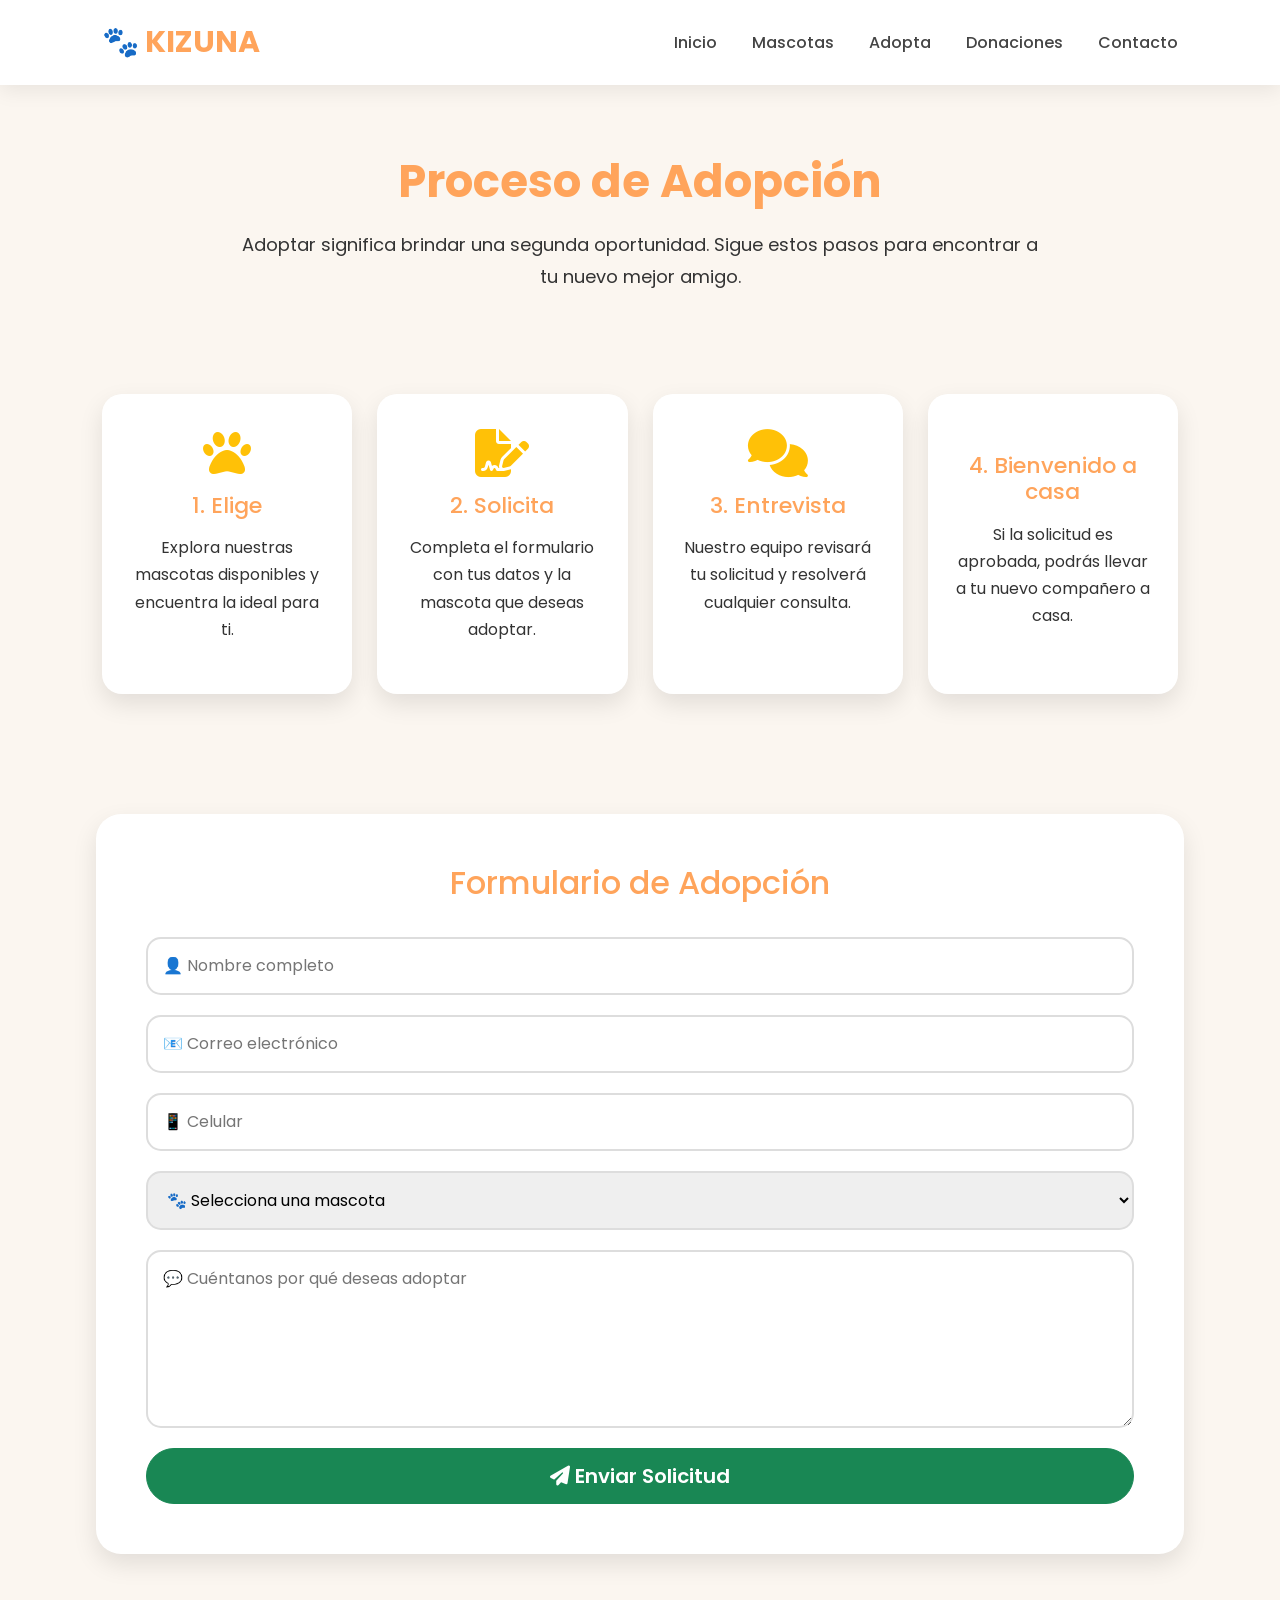
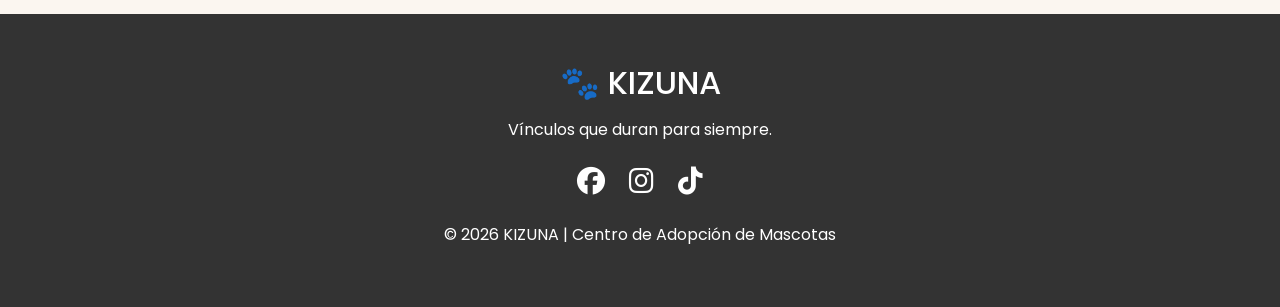
==== commit 679140f0: "Mejora diseño completo sitio KIZUNA" ====
--- a/adopta.html
+++ b/adopta.html
@@ -8,330 +8,193 @@
 
 <title>Adopta | KIZUNA</title>
 
-
 <!-- Google Fonts -->
 <link href="https://fonts.googleapis.com/css2?family=Poppins:wght@300;400;500;600;700&display=swap" rel="stylesheet">
 
-
 <!-- Bootstrap -->
 <link href="https://cdn.jsdelivr.net/npm/bootstrap@5.3.7/dist/css/bootstrap.min.css" rel="stylesheet">
 
-
 <!-- Font Awesome -->
 <link rel="stylesheet" href="https://cdnjs.cloudflare.com/ajax/libs/font-awesome/6.5.2/css/all.min.css">
 
-
 <!-- AOS -->
 <link href="https://unpkg.com/aos@2.3.4/dist/aos.css" rel="stylesheet">
 
-
-<!-- CSS -->
 <link rel="stylesheet" href="css/style.css">
 
-
 </head>
 
-
-
 <body>
 
-
-
 <header>
 
 <nav class="navbar">
 
-
 <div class="logo">
-🐾 KIZUNA
-</div>
-
-
+🐾 <span>KIZUNA</span>
+</div>
 
 <ul>
 
 <li><a href="index.html">Inicio</a></li>
-
 <li><a href="mascotas.html">Mascotas</a></li>
-
 <li><a href="adopta.html">Adopta</a></li>
-
 <li><a href="donaciones.html">Donaciones</a></li>
-
 <li><a href="contacto.html">Contacto</a></li>
 
 </ul>
 
-
-
 </nav>
 
 </header>
 
-
-
-
-
-
-<section class="hero" data-aos="fade-up">
-
-
-<div class="hero-text">
-
-
-<h1>
-Proceso de Adopción
-</h1>
-
-
-<p>
-Adoptar es brindar una segunda oportunidad.
-Sigue estos pasos para encontrar a tu nuevo mejor amigo.
-</p>
-
-
-</div>
-
+<section class="titulo-pagina" data-aos="fade-down">
+
+<h1>Proceso de Adopción</h1>
+
+<p>
+
+Adoptar significa brindar una segunda oportunidad. Sigue estos pasos para encontrar a tu nuevo mejor amigo.
+
+</p>
 
 </section>
 
-
-
-
-
-
-<section class="pasos" data-aos="zoom-in">
-
-
-<div class="paso">
-
-<h2>
-1️⃣ Elige una mascota
-</h2>
-
-<p>
-Revisa nuestras mascotas disponibles y selecciona la que mejor se adapte a tu hogar.
-</p>
-
-</div>
-
-
-
-
-<div class="paso">
-
-<h2>
-2️⃣ Completa el formulario
-</h2>
-
-<p>
-Llena tus datos para que podamos conocerte mejor.
-</p>
-
-</div>
-
-
-
-
-<div class="paso">
-
-<h2>
-3️⃣ Entrevista
-</h2>
-
-<p>
-Nuestro equipo evaluará la solicitud y resolverá tus dudas.
-</p>
-
-</div>
-
-
-
-
-<div class="paso">
-
-<h2>
-4️⃣ ¡Llévala a casa!
-</h2>
-
-<p>
-Una vez aprobada la adopción, podrás comenzar una nueva historia junto a tu mascota.
-</p>
-
-</div>
-
-
+<section class="pasos" data-aos="fade-up">
+
+<div class="paso">
+
+<i class="fa-solid fa-paw fa-3x mb-3 text-warning"></i>
+
+<h2>1. Elige</h2>
+
+<p>
+
+Explora nuestras mascotas disponibles y encuentra la ideal para ti.
+
+</p>
+
+</div>
+
+<div class="paso">
+
+<i class="fa-solid fa-file-signature fa-3x mb-3 text-warning"></i>
+
+<h2>2. Solicita</h2>
+
+<p>
+
+Completa el formulario con tus datos y la mascota que deseas adoptar.
+
+</p>
+
+</div>
+
+<div class="paso">
+
+<i class="fa-solid fa-comments fa-3x mb-3 text-warning"></i>
+
+<h2>3. Entrevista</h2>
+
+<p>
+
+Nuestro equipo revisará tu solicitud y resolverá cualquier consulta.
+
+</p>
+
+</div>
+
+<div class="paso">
+
+<i class="fa-solid fa-house-heart fa-3x mb-3 text-warning"></i>
+
+<h2>4. Bienvenido a casa</h2>
+
+<p>
+
+Si la solicitud es aprobada, podrás llevar a tu nuevo compañero a casa.
+
+</p>
+
+</div>
 
 </section>
 
-
-
-
-
-
-
-<section class="formulario" data-aos="fade-left">
-
-
-<h2>
-Formulario de Adopción
-</h2>
-
-
-
+<section class="formulario" data-aos="zoom-in">
+
+<h2>Formulario de Adopción</h2>
 
 <form>
 
-
-
-<input 
-type="text" 
-placeholder="Nombre completo" 
-required>
-
-
-
-<input 
-type="email" 
-placeholder="Correo electrónico" 
-required>
-
-
-
-<input 
-type="tel" 
-placeholder="Celular" 
-required>
-
-
-
+<input type="text" placeholder="👤 Nombre completo" required>
+
+<input type="email" placeholder="📧 Correo electrónico" required>
+
+<input type="tel" placeholder="📱 Celular" required>
 
 <select required>
 
-
-<option value="">
-Mascota de interés
-</option>
-
-
-<option>
-Max
-</option>
-
-
-<option>
-Luna
-</option>
-
-
-<option>
-Toby
-</option>
-
+<option value="">🐾 Selecciona una mascota</option>
+
+<option>Max</option>
+
+<option>Luna</option>
+
+<option>Toby</option>
 
 </select>
 
-
-
-
-
-<textarea 
-placeholder="¿Por qué deseas adoptar?"
-rows="6">
-</textarea>
-
-
-
-
-
-<button 
-type="submit" 
-class="btn btn-success">
+<textarea rows="6" placeholder="💬 Cuéntanos por qué deseas adoptar"></textarea>
+
+<button type="submit" class="btn btn-success btn-lg">
+
+<i class="fa-solid fa-paper-plane"></i>
 
 Enviar Solicitud
 
 </button>
 
-
-
-
 </form>
 
-
 </section>
 
-
-
-
-
-
-
 <footer>
 
-
-<h2>
-KIZUNA
-</h2>
-
-
-<p>
-Vínculos que duran para siempre 🐾
-</p>
-
-
+<h2>🐾 KIZUNA</h2>
+
+<p>Vínculos que duran para siempre.</p>
 
 <div class="redes">
 
-
-<i class="fa-brands fa-facebook"></i>
-
-<i class="fa-brands fa-instagram"></i>
-
-<i class="fa-brands fa-tiktok"></i>
-
-
-</div>
-
-
-
-<p>
-© 2026 Todos los derechos reservados.
-</p>
-
-
+<i class="fab fa-facebook"></i>
+
+<i class="fab fa-instagram"></i>
+
+<i class="fab fa-tiktok"></i>
+
+</div>
+
+<p>
+
+© 2026 KIZUNA | Centro de Adopción de Mascotas
+
+</p>
 
 </footer>
 
-
-
-
-
-
-
-<!-- Bootstrap -->
-
 <script src="https://cdn.jsdelivr.net/npm/bootstrap@5.3.7/dist/js/bootstrap.bundle.min.js"></script>
 
-
-
-<!-- AOS -->
-
 <script src="https://unpkg.com/aos@2.3.4/dist/aos.js"></script>
 
-
-
 <script>
 
-AOS.init();
+AOS.init({
+duration:900,
+once:true
+});
 
 </script>
 
-
-
-<script src="js/script.js"></script>
-
-
-
 </body>
 
 </html>
--- a/css/style.css
+++ b/css/style.css
@@ -1,23 +1,30 @@
-/* ===========================
+/* ==================================================
+   KIZUNA - STYLE CSS
+   Centro de Adopción de Mascotas
+================================================== */
+
+
+/* ==========================
    VARIABLES
-=========================== */
+========================== */
 
 :root{
 
     --naranja:#FFA45B;
     --amarillo:#FFDA77;
     --crema:#FBF6F0;
+    --verde:#198754;
     --celeste:#AEE6E6;
-    --texto:#333;
-    --blanco:#fff;
-
-}
-
-
-/* ===========================
-   GENERAL
-=========================== */
-
+    --texto:#333333;
+    --blanco:#ffffff;
+    --sombra:0 10px 25px rgba(0,0,0,.10);
+
+}
+
+
+/* ==========================
+   RESET GENERAL
+========================== */
 
 *{
 
@@ -31,7 +38,9 @@
 body{
 
     font-family:'Poppins',sans-serif;
+
     background:var(--crema);
+
     color:var(--texto);
 
 }
@@ -39,7 +48,8 @@
 
 img{
 
-    max-width:100%;
+    width:100%;
+
     display:block;
 
 }
@@ -60,15 +70,17 @@
 
 
 
-/* ===========================
+/* ==========================
    NAVBAR
-=========================== */
+========================== */
 
 
 .navbar{
 
     display:flex;
+
     justify-content:space-between;
+
     align-items:center;
 
     padding:20px 8%;
@@ -76,11 +88,12 @@
     background:white;
 
     position:sticky;
+
     top:0;
 
     z-index:1000;
 
-    box-shadow:0 5px 15px rgba(0,0,0,.08);
+    box-shadow:0 5px 20px rgba(0,0,0,.08);
 
 }
 
@@ -88,63 +101,882 @@
 
 .logo{
 
+    font-size:30px;
+
+    font-weight:700;
+
     color:var(--naranja);
-    font-size:30px;
+
+}
+
+
+
+.logo span{
+
+    color:var(--naranja);
+
+}
+
+
+
+.navbar ul{
+
+    display:flex;
+
+    gap:35px;
+
+    margin:0;
+
+}
+
+
+
+.navbar a{
+
+    color:#444;
+
+    font-weight:500;
+
+    transition:.3s;
+
+}
+
+
+
+.navbar a:hover{
+
+    color:var(--naranja);
+
+}
+
+
+
+/* ==========================
+   TITULOS DE PAGINAS
+========================== */
+
+
+.titulo-pagina{
+
+    text-align:center;
+
+    padding:70px 10% 40px;
+
+}
+
+
+
+.titulo-pagina h1{
+
+    font-size:45px;
+
     font-weight:700;
 
+    color:var(--naranja);
+
+    margin-bottom:20px;
+
+}
+
+
+
+.titulo-pagina p{
+
+    font-size:18px;
+
+    max-width:800px;
+
+    margin:auto;
+
+    line-height:1.8;
+
+}
+
+
+
+/* ==========================
+   HERO INICIO
+========================== */
+
+
+.hero{
+
+    display:flex;
+
+    justify-content:space-between;
+
+    align-items:center;
+
+    gap:40px;
+
+    padding:90px 8%;
+
+}
+
+
+
+.hero-text{
+
+    width:50%;
+
+}
+
+
+
+.hero-text h1{
+
+    font-size:55px;
+
+    line-height:1.2;
+
+    font-weight:700;
+
+    margin-bottom:25px;
+
+}
+
+
+
+.hero-text p{
+
+    font-size:18px;
+
+    line-height:1.8;
+
+    margin-bottom:35px;
+
+}
+
+
+
+.hero-img{
+
+    width:45%;
+
+}
+
+
+
+.hero-img img{
+
+    border-radius:30px;
+
+    box-shadow:var(--sombra);
+
+}
+
+
+
+/* ==========================
+   BOTONES
+========================== */
+
+
+.btn{
+
+    border-radius:30px !important;
+
+    padding:12px 30px !important;
+
+    font-weight:600;
+
+    transition:.3s;
+
+}
+
+
+
+.btn:hover{
+
+    transform:translateY(-3px);
+
+}
+
+
+
+/* ==========================
+   SECCION DESTACADOS
+========================== */
+
+
+.destacados{
+
+    padding:80px 8%;
+
+}
+
+
+
+.destacados h2,
+.beneficios h2{
+
+    text-align:center;
+
+    font-size:38px;
+
+    margin-bottom:50px;
+
+    font-weight:700;
+
+}
+
+
+
+.cards{
+
+    display:flex;
+
+    gap:30px;
+
+}
+
+
+
+.card{
+
+    flex:1;
+
+    border:none;
+
+    border-radius:20px;
+
+    overflow:hidden;
+
+    background:white;
+
+    box-shadow:var(--sombra);
+
+    transition:.3s;
+
+}
+
+
+
+.card:hover{
+
+    transform:translateY(-10px);
+
+}
+
+
+
+.card img{
+
+    height:250px;
+
+    object-fit:cover;
+
+}
+
+
+
+.card h3{
+
+    text-align:center;
+
+    margin-top:25px;
+
+    font-weight:700;
+
+}
+
+
+
+.card p{
+
+    text-align:center;
+
+    padding:10px 25px;
+
+    line-height:1.7;
+
+}
+
+/* ==========================
+   BENEFICIOS
+========================== */
+
+
+.beneficios{
+
+    padding:80px 8%;
+
+}
+
+
+
+.contenedor-beneficios{
+
+    display:grid;
+
+    grid-template-columns:repeat(3,1fr);
+
+    gap:30px;
+
+}
+
+
+
+.beneficio{
+
+    background:white;
+
+    padding:40px 30px;
+
+    text-align:center;
+
+    border-radius:20px;
+
+    box-shadow:var(--sombra);
+
+    transition:.3s;
+
+}
+
+
+
+.beneficio:hover{
+
+    transform:translateY(-8px);
+
+}
+
+
+
+.beneficio i{
+
+    font-size:55px;
+
+    color:var(--naranja);
+
+    margin-bottom:20px;
+
+}
+
+
+
+.beneficio h3{
+
+    font-size:22px;
+
+    margin-bottom:15px;
+
+}
+
+
+
+/* ==========================
+   PROCESO DE ADOPCIÓN
+========================== */
+
+
+.pasos{
+
+    padding:60px 8%;
+
+    display:grid;
+
+    grid-template-columns:repeat(4,1fr);
+
+    gap:25px;
+
+}
+
+
+
+.paso{
+
+    background:white;
+
+    padding:35px 25px;
+
+    text-align:center;
+
+    border-radius:20px;
+
+    box-shadow:var(--sombra);
+
+    transition:.3s;
+
+}
+
+
+
+.paso:hover{
+
+    transform:translateY(-8px);
+
+}
+
+
+
+.paso h2{
+
+    font-size:22px;
+
+    color:var(--naranja);
+
+    margin-bottom:15px;
+
+}
+
+
+
+.paso p{
+
+    line-height:1.7;
+
+}
+
+
+
+/* ==========================
+   FORMULARIOS
+========================== */
+
+
+.formulario,
+.form-contacto{
+
+    background:white;
+
+    margin:60px auto;
+
+    padding:50px;
+
+    border-radius:25px;
+
+    width:85%;
+
+    box-shadow:var(--sombra);
+
+}
+
+
+
+.formulario h2,
+.form-contacto h2{
+
+    text-align:center;
+
+    margin-bottom:35px;
+
+    color:var(--naranja);
+
+}
+
+
+
+form{
+
+    display:flex;
+
+    flex-direction:column;
+
+    gap:20px;
+
+}
+
+
+
+form input,
+form select,
+form textarea{
+
+    width:100%;
+
+    padding:15px;
+
+    border-radius:15px;
+
+    border:2px solid #ddd;
+
+    font-family:'Poppins',sans-serif;
+
+    font-size:16px;
+
+    outline:none;
+
+    transition:.3s;
+
+}
+
+
+
+form input:focus,
+form select:focus,
+form textarea:focus{
+
+    border-color:var(--naranja);
+
+}
+
+
+
+/* ==========================
+   DONACIONES
+========================== */
+
+
+.donaciones{
+
+    padding:70px 8%;
+
+    display:grid;
+
+    grid-template-columns:repeat(3,1fr);
+
+    gap:30px;
+
+}
+
+
+
+.donacion-card{
+
+    background:white;
+
+    text-align:center;
+
+    padding:40px 30px;
+
+    border-radius:25px;
+
+    box-shadow:var(--sombra);
+
+    transition:.3s;
+
+}
+
+
+
+.donacion-card:hover{
+
+    transform:translateY(-10px);
+
+}
+
+
+
+.donacion-card i{
+
+    color:var(--naranja);
+
+}
+
+
+
+.donacion-card h2{
+
+    margin:20px 0;
+
+    font-size:25px;
+
+}
+
+
+
+.donacion-card p{
+
+    line-height:1.8;
+
+    margin-bottom:25px;
+
+}
+
+
+
+/* ==========================
+   DATOS DONACIÓN
+========================== */
+
+
+.datos-donacion{
+
+    padding:70px 8%;
+
+    text-align:center;
+
+}
+
+
+
+.datos-donacion h2{
+
+    color:var(--naranja);
+
+    margin-bottom:30px;
+
+}
+
+
+
+.datos-donacion .card{
+
+    padding:25px;
+
+}
+
+
+
+.datos-donacion h4{
+
+    margin-bottom:15px;
+
+}
+
+
+
+/* ==========================
+   CONTACTO
+========================== */
+
+
+.contacto{
+
+    padding:70px 8%;
+
+    display:grid;
+
+    grid-template-columns:1fr 1fr;
+
+    gap:40px;
+
+}
+
+
+
+.info-contacto{
+
+    background:white;
+
+    padding:45px;
+
+    border-radius:25px;
+
+    box-shadow:var(--sombra);
+
+}
+
+
+
+.info-contacto h2{
+
+    color:var(--naranja);
+
+    margin-bottom:30px;
+
+}
+
+
+
+.info-contacto p{
+
+    font-size:17px;
+
+    margin:20px 0;
+
+}
+
+
+
+.info-contacto i{
+
+    color:var(--naranja);
+
+    margin-right:10px;
+
+}
+
+
+
+/* ==========================
+   FOOTER
+========================== */
+
+
+footer{
+
+    background:#333;
+
+    color:white;
+
+    text-align:center;
+
+    padding:50px 20px;
+
+}
+
+
+
+footer h2{
+
+    font-size:32px;
+
+    margin-bottom:15px;
+
+}
+
+
+
+footer p{
+
+    margin:10px;
+
+}
+
+
+
+.redes{
+
+    margin:25px 0;
+
+}
+
+
+
+.redes i{
+
+    font-size:28px;
+
+    margin:0 10px;
+
+    cursor:pointer;
+
+    transition:.3s;
+
+}
+
+
+
+.redes i:hover{
+
+    color:var(--amarillo);
+
+}
+
+
+
+/* ==========================
+   RESPONSIVE TABLET
+========================== */
+
+
+@media(max-width:1000px){
+
+
+.hero{
+
+    flex-direction:column;
+
+}
+
+
+
+.hero-text,
+.hero-img{
+
+    width:100%;
+
+    text-align:center;
+
+}
+
+
+
+.cards{
+
+    flex-direction:column;
+
+}
+
+
+
+.contenedor-beneficios{
+
+    grid-template-columns:1fr;
+
+}
+
+
+
+.pasos{
+
+    grid-template-columns:repeat(2,1fr);
+
+}
+
+
+
+.donaciones{
+
+    grid-template-columns:1fr;
+
+}
+
+
+
+.contacto{
+
+    grid-template-columns:1fr;
+
+}
+
+
+
+.navbar{
+
+    flex-direction:column;
+
+    gap:20px;
+
 }
 
 
 
 .navbar ul{
 
-    display:flex;
-    gap:35px;
-
-}
-
-
-
-.navbar a{
-
-    color:#444;
-    font-weight:500;
-
-    transition:.3s;
-
-}
-
-
-
-.navbar a:hover{
-
-    color:var(--naranja);
-
-}
-
-
-
-
-/* ===========================
- HERO
-=========================== */
+    flex-wrap:wrap;
+
+    justify-content:center;
+
+}
+
+
+
+}
+
+
+
+/* ==========================
+   RESPONSIVE CELULAR
+========================== */
+
+
+@media(max-width:600px){
+
+
+.logo{
+
+    font-size:25px;
+
+}
+
+
+
+.navbar ul{
+
+    flex-direction:column;
+
+    gap:15px;
+
+}
+
 
 
 .hero{
 
-    display:flex;
-    align-items:center;
-    justify-content:space-between;
-
-    padding:80px 8%;
-
-}
-
-
-
-.hero-text{
-
-    width:50%;
+    padding:50px 5%;
 
 }
 
@@ -152,430 +984,53 @@
 
 .hero-text h1{
 
-    font-size:55px;
-    line-height:1.2;
-
-    margin-bottom:20px;
-
-}
-
-
-
-.hero-text p{
-
-    font-size:18px;
-    line-height:30px;
-
-    margin-bottom:35px;
-
-}
-
-
-
-.hero-img{
-
-    width:45%;
-
-}
-
-
-
-.hero-img img{
-
-    border-radius:25px;
-
-}
-
-
-
-/* Botón personalizado */
-
-.btn-kizuna{
-
-    background:var(--naranja);
-
-    color:white;
-
-    padding:15px 35px;
-
-    border-radius:40px;
-
-    display:inline-block;
-
-    transition:.3s;
-
-}
-
-
-
-.btn-kizuna:hover{
-
-    background:#ff8e38;
-    color:white;
-
-}
-
-
-
-
-/* ===========================
- DESTACADOS
-=========================== */
-
-
-.destacados{
-
-    padding:80px 8%;
-
-}
-
-
-
-.destacados h2{
-
-    text-align:center;
-
-    font-size:38px;
-
-    margin-bottom:50px;
-
-}
-
-
-
-.cards{
-
-    display:flex;
-
-    gap:30px;
-
-}
-
-
-
-
-.card{
-
-    background:white;
-
-    flex:1;
-
-    border-radius:20px;
-
-    overflow:hidden;
-
-    box-shadow:0 10px 25px rgba(0,0,0,.08);
-
-    transition:.3s;
-
-}
-
-
-
-.card:hover{
-
-    transform:translateY(-10px);
-
-}
-
-
-
-.card img{
-
-    width:100%;
-
-    height:250px;
-
-    object-fit:cover;
-
-}
-
-
-
-.card h3{
-
-    text-align:center;
-
-    margin-top:20px;
-
-}
-
-
-
-.card p{
-
-    text-align:center;
-
-    padding:15px 25px;
-
-}
-
-
-
-/* ===========================
- BENEFICIOS
-=========================== */
-
-
-.beneficios{
-
-    padding:80px 8%;
-
-}
-
-
-
-.beneficios h2{
-
-    text-align:center;
-
-    margin-bottom:45px;
-
-}
-
-
-
-.contenedor-beneficios{
-
-    display:grid;
-
-    grid-template-columns:repeat(3,1fr);
-
-    gap:30px;
-
-}
-
-
-
-.beneficio{
-
-    background:white;
-
-    padding:40px;
-
-    text-align:center;
-
-    border-radius:20px;
-
-    box-shadow:0 10px 20px rgba(0,0,0,.08);
-
-    transition:.3s;
-
-}
-
-
-
-.beneficio:hover{
-
-    transform:translateY(-8px);
-
-}
-
-
-
-.beneficio i{
-
-    font-size:55px;
-
-    color:var(--naranja);
-
-    margin-bottom:20px;
-
-}
-
-
-
-.beneficio h3{
-
-    margin-bottom:15px;
-
-}
-
-
-
-/* ===========================
- FOOTER
-=========================== */
+    font-size:35px;
+
+}
+
+
+
+.titulo-pagina h1{
+
+    font-size:35px;
+
+}
+
+
+
+.pasos{
+
+    grid-template-columns:1fr;
+
+}
+
+
+
+.formulario,
+.form-contacto{
+
+    width:95%;
+
+    padding:30px 20px;
+
+}
+
+
+
+.contacto{
+
+    padding:40px 5%;
+
+}
+
 
 
 footer{
 
-    background:#333;
-
-    color:white;
-
-    text-align:center;
-
-    padding:50px;
-
-}
-
-
-
-footer h2{
-
-    margin-bottom:15px;
-
-}
-
-
-
-footer p{
-
-    margin:10px;
-
-}
-
-
-
-.redes{
-
-    margin:20px;
-
-}
-
-
-
-.redes i{
-
-    font-size:25px;
-
-    margin:10px;
-
-    cursor:pointer;
-
-}
-
-
-
-.redes i:hover{
-
-    color:var(--amarillo);
-
-}
-
-
-
-
-/* ===========================
- RESPONSIVE TABLET
-=========================== */
-
-
-@media(max-width:900px){
-
-
-.hero{
-
-    flex-direction:column;
-
-}
-
-
-.hero-text{
-
-    width:100%;
-
-    text-align:center;
-
-}
-
-
-.hero-img{
-
-    width:90%;
-
-    margin-top:40px;
-
-}
-
-
-
-.cards{
-
-    flex-direction:column;
-
-}
-
-
-
-.contenedor-beneficios{
-
-    grid-template-columns:1fr;
-
-}
-
-
-
-.navbar{
-
-    flex-direction:column;
-
-    gap:20px;
-
-}
-
-
-
-.navbar ul{
-
-    flex-direction:column;
-
-    text-align:center;
-
-}
-
-
-}
-
-
-
-
-/* ===========================
- RESPONSIVE CELULAR
-=========================== */
-
-
-@media(max-width:480px){
-
-
-.hero-text h1{
-
-    font-size:35px;
-
-}
-
-
-
-.hero-text p{
-
-    font-size:16px;
-
-}
-
-
-
-.logo{
-
-    font-size:25px;
-
-}
-
-
-
-.card img{
-
-    height:200px;
-
-}
-
-
-
-footer{
-
-    padding:30px 15px;
-
-}
+    padding:35px 15px;
+
+}
+
 
 
 }
